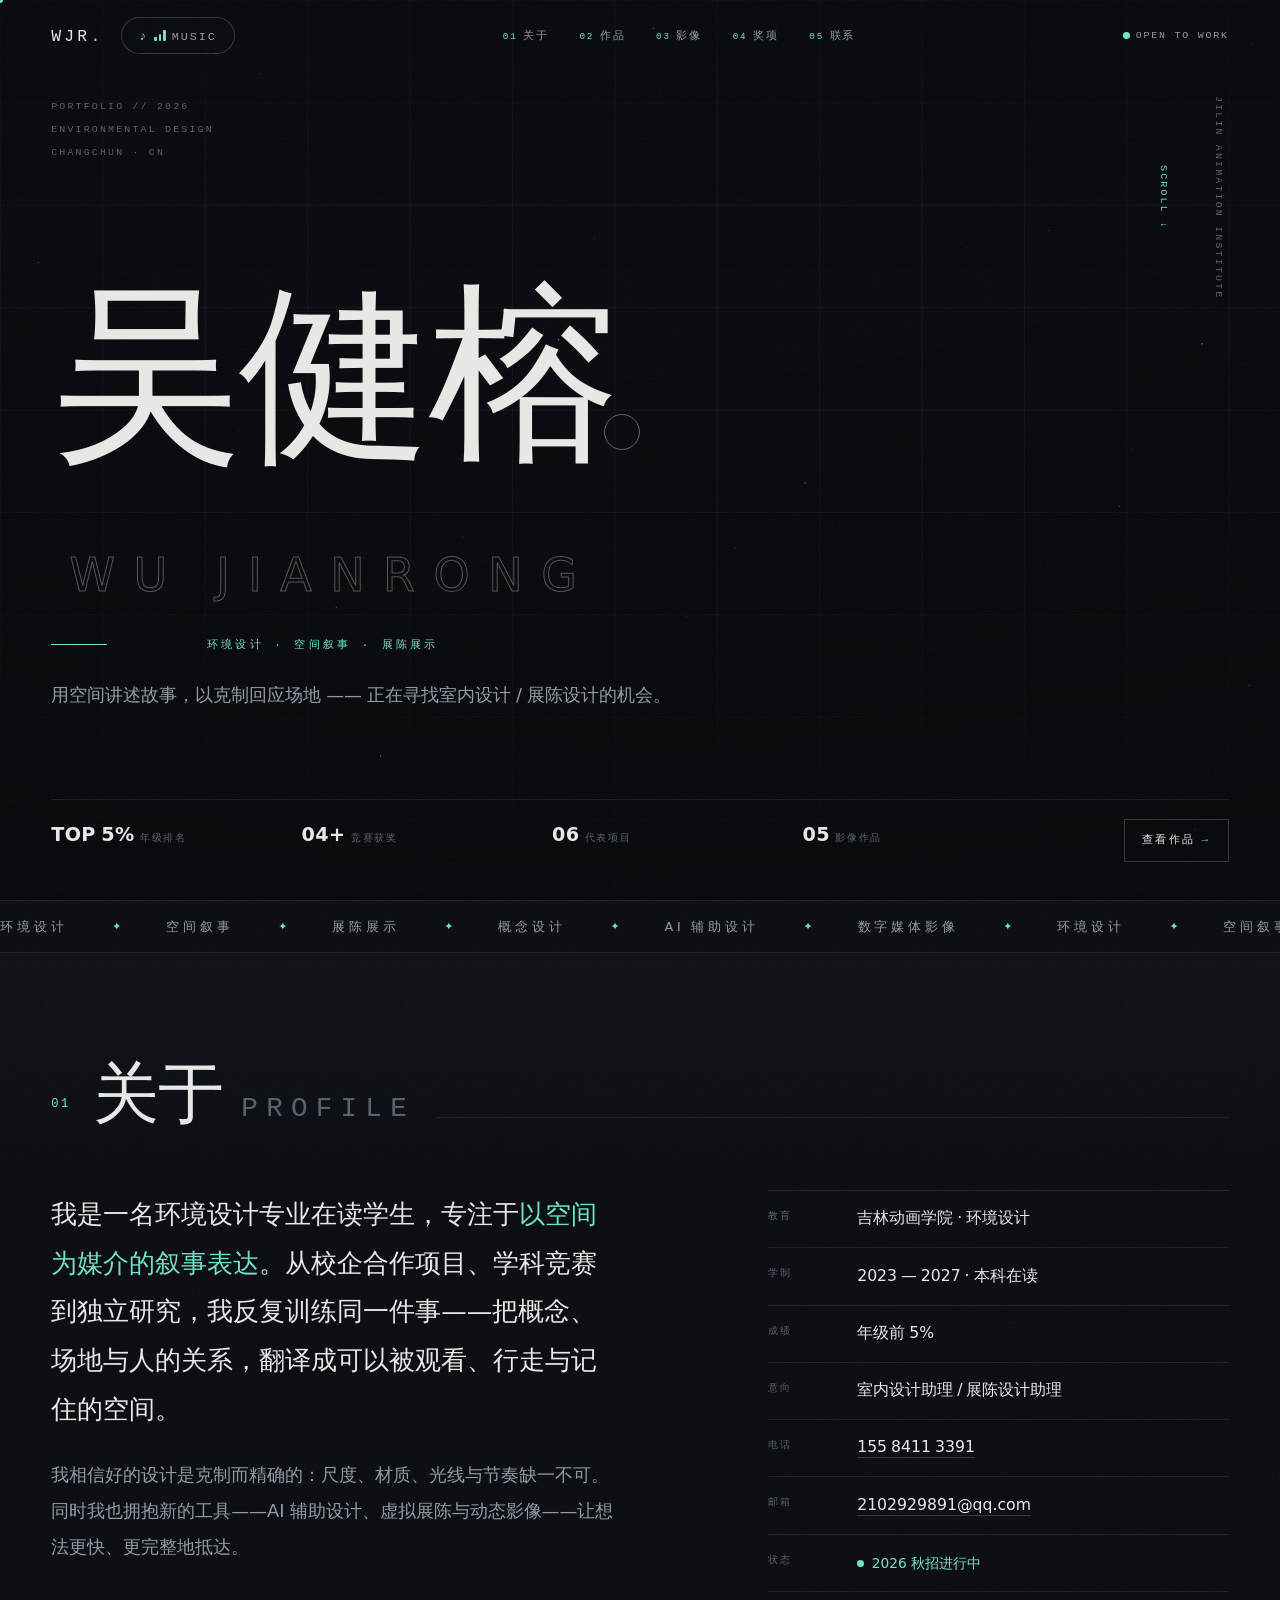
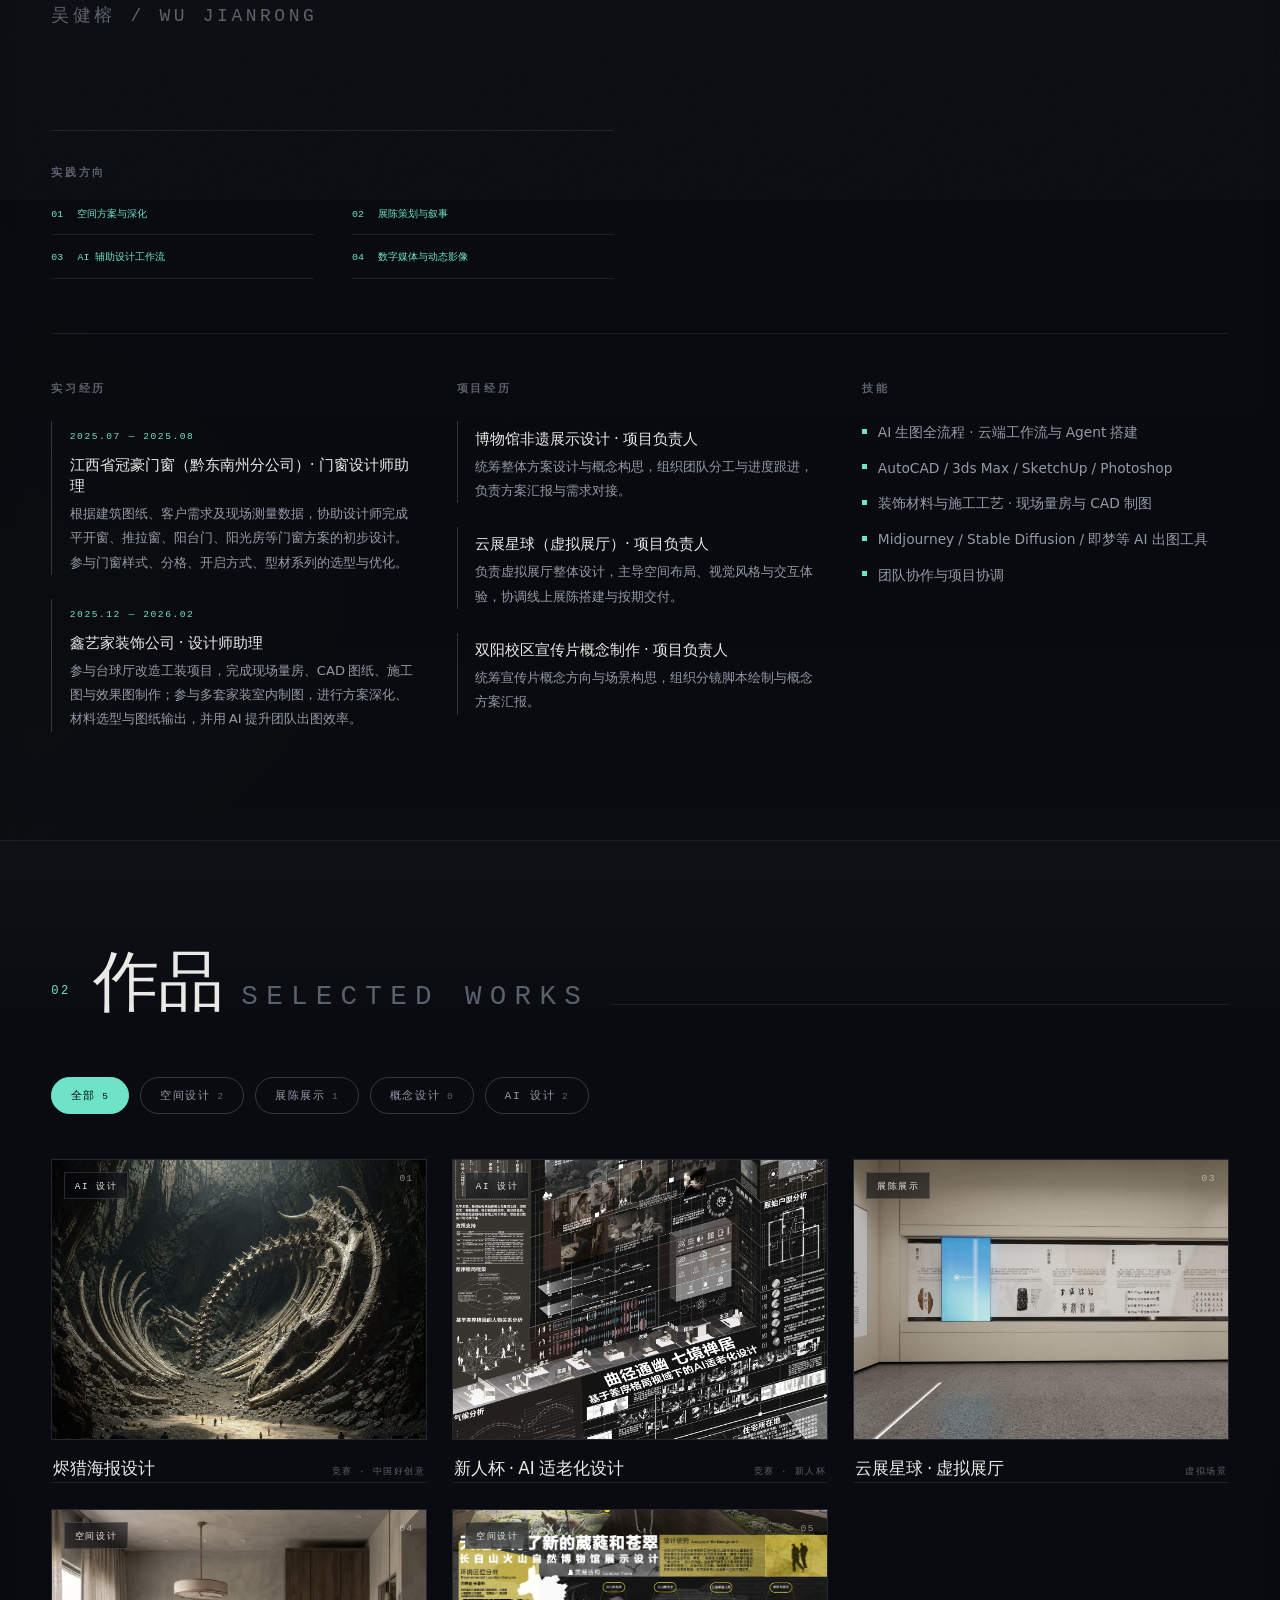
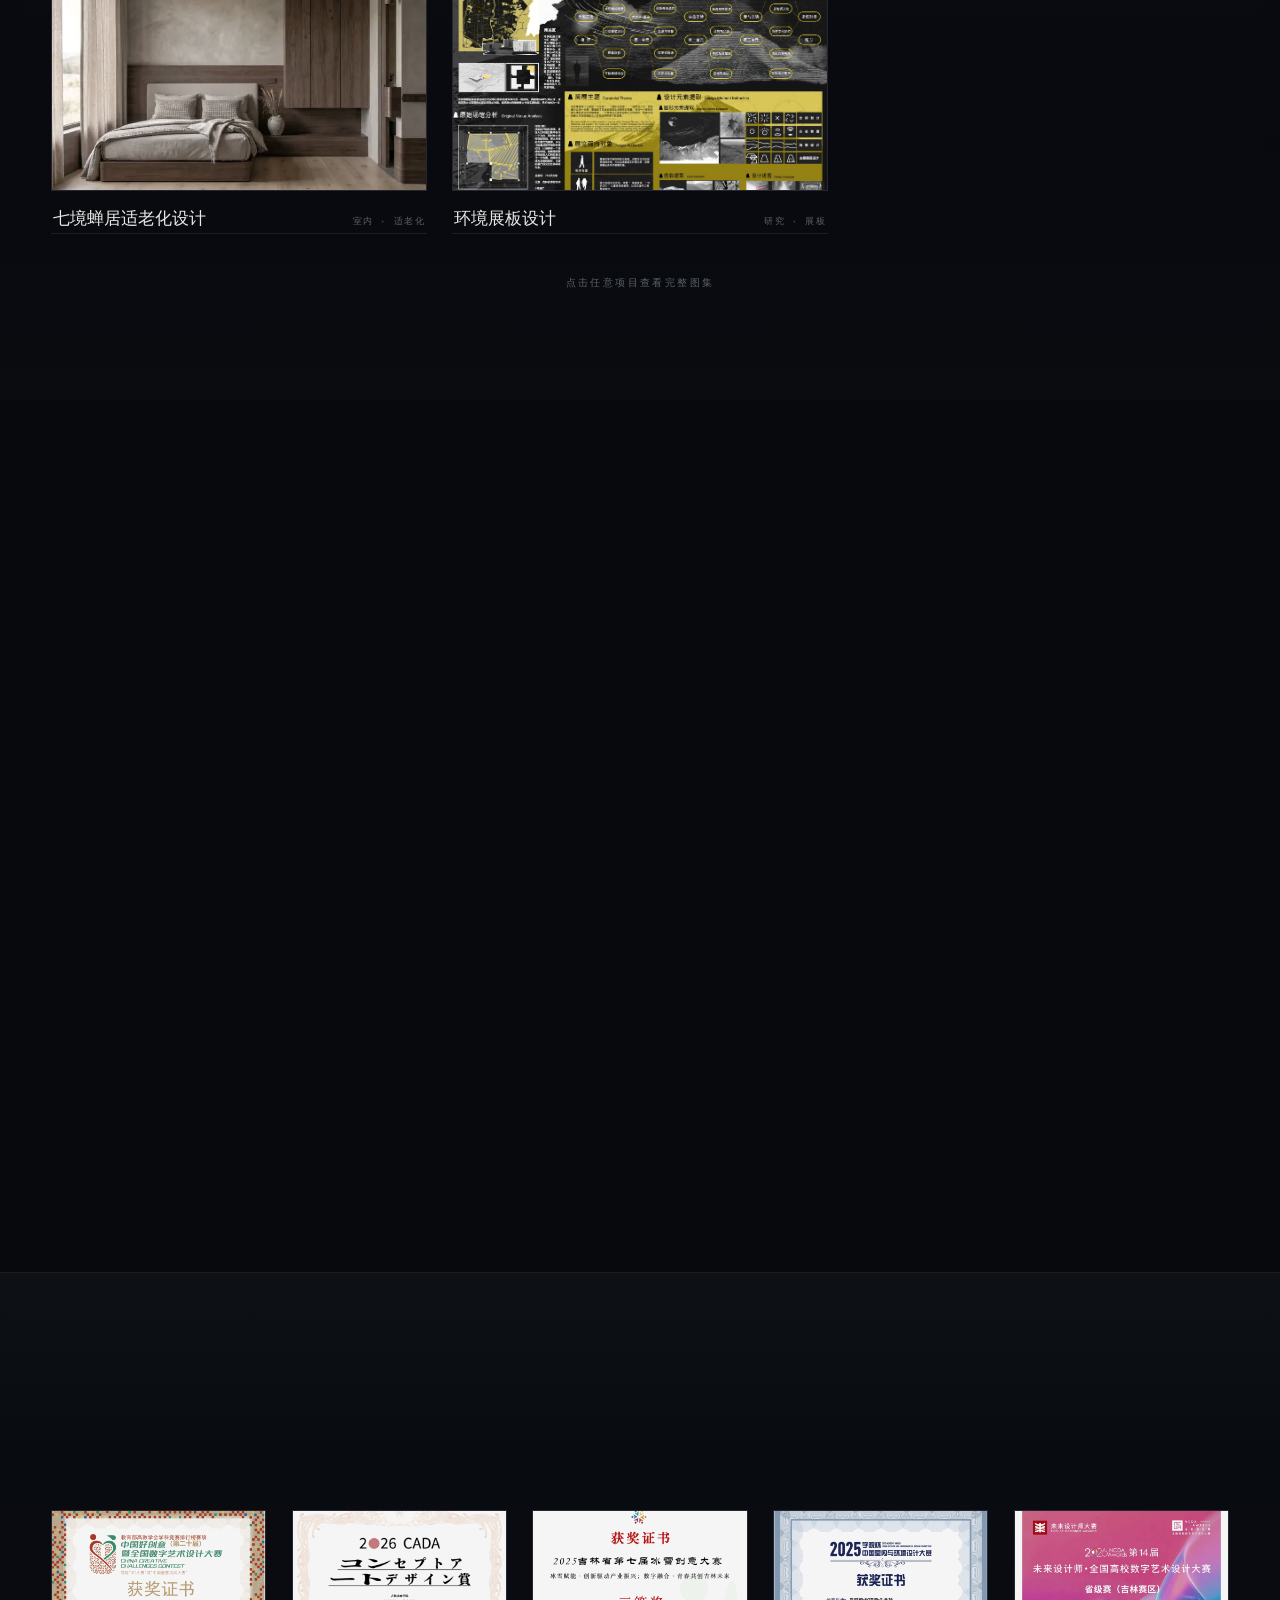
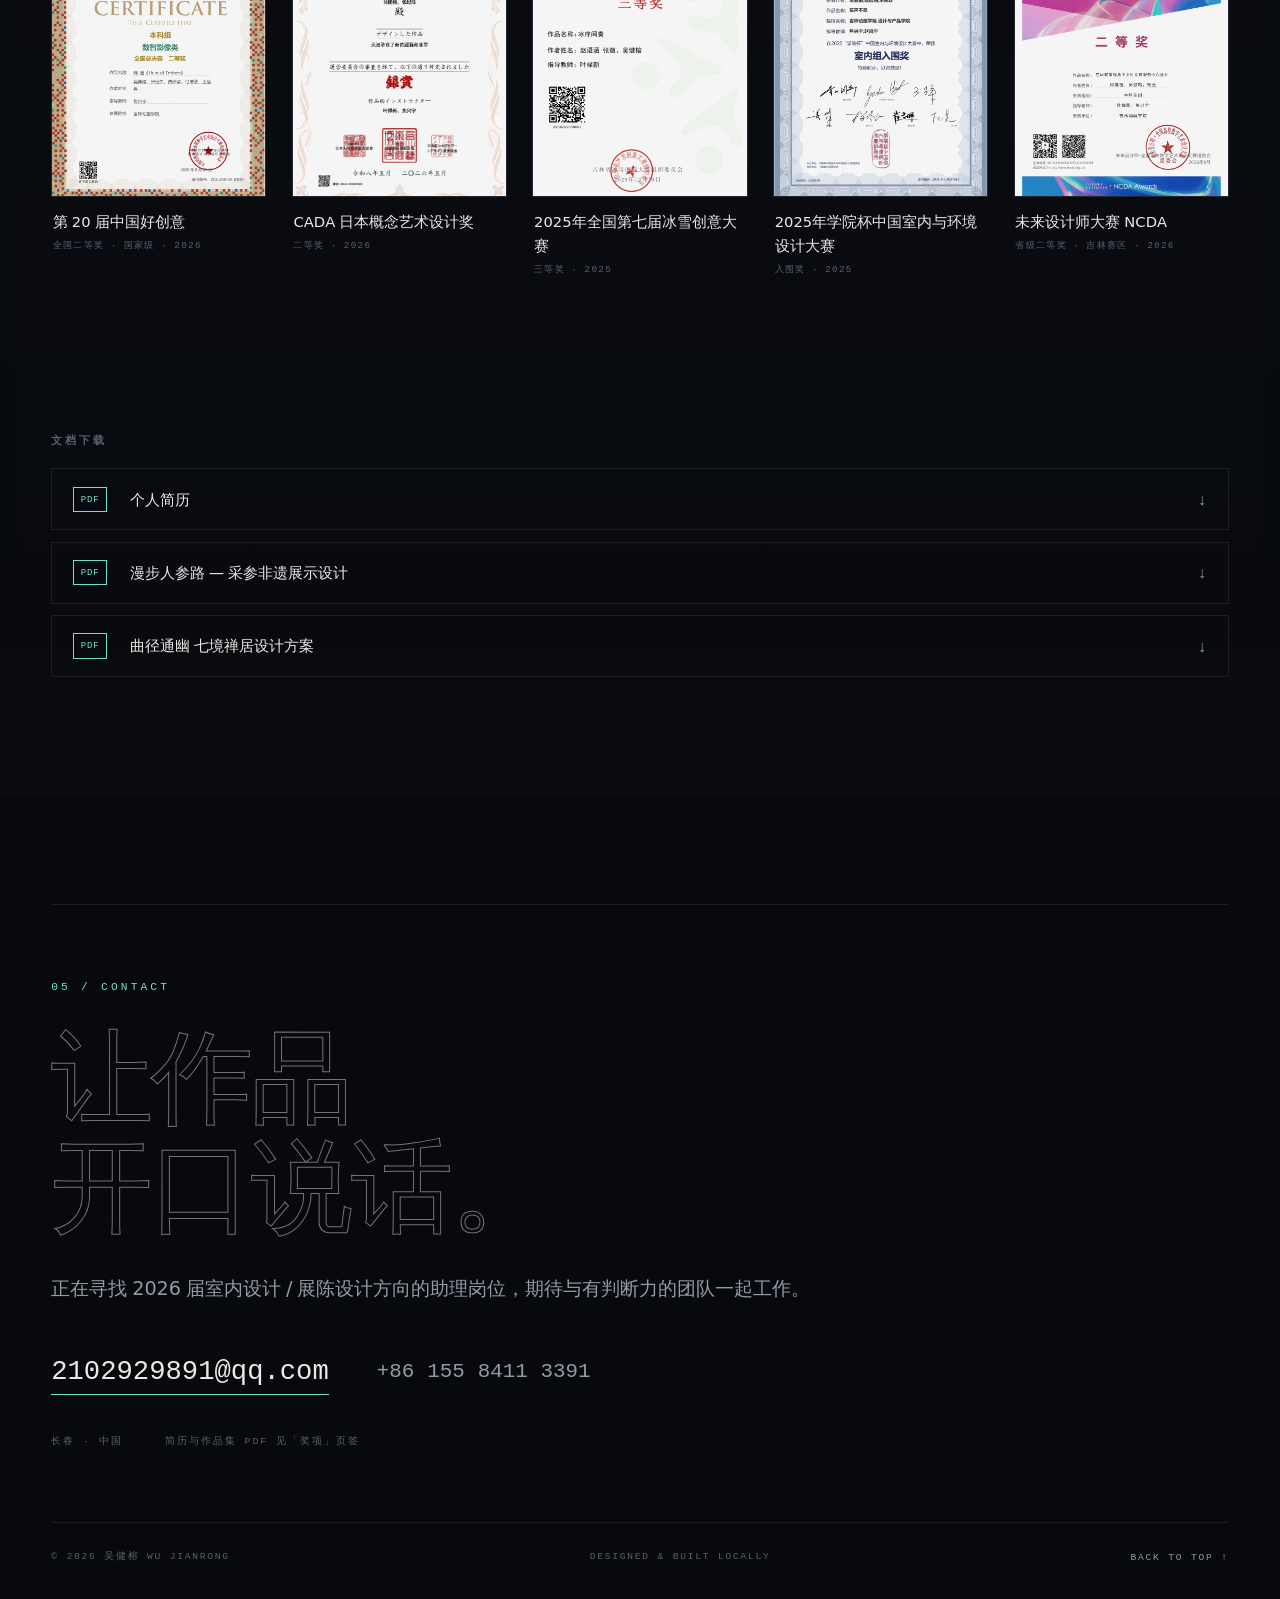
==== mobile/index.html @ 84ea9b7f "Add separate mobile version with calmer, smaller particles" ====
<!DOCTYPE html>
<html lang="zh-CN">
<head>
  <meta charset="UTF-8">
  <meta name="viewport" content="width=device-width, initial-scale=1.0, viewport-fit=cover">
  <title>吴健榕 · 环境设计作品集 — WU JIANRONG</title>
  <meta name="description" content="吴健榕 — 环境设计 / 空间叙事 / 展陈展示。吉林动画学院 2023–2027，求职：室内设计助理 · 展陈设计助理。">
  <meta name="theme-color" content="#0A0C10">
  <link rel="icon" href="data:image/svg+xml,<svg xmlns='http://www.w3.org/2000/svg' viewBox='0 0 32 32'><rect width='32' height='32' fill='%230A0C10'/><text x='16' y='22' font-family='monospace' font-size='14' fill='%236FE3C8' text-anchor='middle'>WJR</text></svg>">
  <link rel="stylesheet" href="styles.css">
</head>
<body>

  <!-- ambient overlays -->
  <div class="grain" aria-hidden="true"></div>
  <div class="scanlines" aria-hidden="true"></div>
  <div class="scroll-progress" aria-hidden="true"><i id="scroll-progress-bar"></i></div>

  <!-- background particles (global) -->
  <canvas id="starfield" aria-hidden="true"></canvas>

  <!-- custom cursor -->
  <div class="cursor" aria-hidden="true">
    <div class="cursor__dot"></div>
    <div class="cursor__ring"></div>
  </div>

  <!-- preloader -->
  <div class="preloader" id="preloader" aria-hidden="true">
    <div class="preloader__bg"></div>
    <div class="preloader__inner">
      <div class="preloader__mark"><span>W</span><span>J</span><span>R</span></div>
      <div class="preloader__status">
        <span class="preloader__label" id="preloader-label">INITIALIZING</span>
        <span class="preloader__pct" id="preloader-pct">0%</span>
      </div>
      <div class="preloader__bar"><i id="preloader-bar"></i></div>
    </div>
  </div>

  <!-- nav -->
  <header class="nav" id="nav">
    <div class="nav__brand">
      <a class="nav__logo" href="#hero" data-link aria-label="返回顶部">WJR<span class="nav__logo-dot">.</span></a>
      <button class="bgm-toggle" id="bgm-toggle" type="button" aria-label="背景音乐开关">
        <span class="bgm-toggle__ico" aria-hidden="true">♪</span>
        <span class="bgm-toggle__bars" aria-hidden="true"><i></i><i></i><i></i></span>
        <span class="bgm-toggle__txt" id="bgm-toggle-txt">MUSIC</span>
      </button>
    </div>
    <nav class="nav__menu" id="nav-menu" aria-label="主导航">
      <a href="#about" data-link><span class="nav__num">01</span>关于</a>
      <a href="#works" data-link><span class="nav__num">02</span>作品</a>
      <a href="#film" data-link><span class="nav__num">03</span>影像</a>
      <a href="#awards" data-link><span class="nav__num">04</span>奖项</a>
      <a href="#contact" data-link><span class="nav__num">05</span>联系</a>
    </nav>
    <div class="nav__side">
      <span class="nav__status"><i class="nav__pulse"></i>OPEN TO WORK</span>
      <button class="nav__burger" id="nav-burger" aria-label="打开菜单" aria-expanded="false" type="button"><span></span><span></span></button>
    </div>
  </header>

  <!-- hero -->
  <section class="hero" id="hero">
    <div class="hero__grid" aria-hidden="true"></div>
    <div class="hero__vignette" aria-hidden="true"></div>

    <div class="hero__meta hero__meta--left" aria-hidden="true">
      <span>PORTFOLIO // 2026</span>
      <span>ENVIRONMENTAL DESIGN</span>
      <span>CHANGCHUN · CN</span>
    </div>

    <div class="hero__center">
      <h1 class="hero__title">
        <span class="hero__title-line hero__title-line--cn"><span class="glitch" data-text="吴健榕">吴健榕</span></span>
        <span class="hero__title-line hero__title-line--en"><span>WU JIANRONG</span></span>
      </h1>
      <div class="hero__eyebrow" data-reveal>
        <span class="hero__eyebrow-line"></span>
        环境设计 · 空间叙事 · 展陈展示
      </div>
      <p class="hero__desc" data-reveal>用空间讲述故事，以克制回应场地 —— 正在寻找室内设计 / 展陈设计的机会。</p>
    </div>

    <div class="hero__meta hero__meta--right" aria-hidden="true">
      <span>JILIN ANIMATION INSTITUTE</span>
      <span class="hero__scroll">SCROLL <i>↓</i></span>
    </div>

    <div class="hero__footer" data-reveal>
      <div class="hero__stat"><b>TOP 5%</b><span>年级排名</span></div>
      <div class="hero__stat"><b>04+</b><span>竞赛获奖</span></div>
      <div class="hero__stat"><b>06</b><span>代表项目</span></div>
      <div class="hero__stat"><b>05</b><span>影像作品</span></div>
      <div class="hero__stat hero__stat--cta"><a href="#works" data-link>查看作品 <i>→</i></a></div>
    </div>
  </section>

  <!-- marquee -->
  <div class="marquee" aria-hidden="true">
    <div class="marquee__track">
      <div class="marquee__group"><span>环境设计</span><i>✦</i><span>空间叙事</span><i>✦</i><span>展陈展示</span><i>✦</i><span>概念设计</span><i>✦</i><span>AI 辅助设计</span><i>✦</i><span>数字媒体影像</span><i>✦</i></div>
      <div class="marquee__group"><span>环境设计</span><i>✦</i><span>空间叙事</span><i>✦</i><span>展陈展示</span><i>✦</i><span>概念设计</span><i>✦</i><span>AI 辅助设计</span><i>✦</i><span>数字媒体影像</span><i>✦</i></div>
      <div class="marquee__group"><span>环境设计</span><i>✦</i><span>空间叙事</span><i>✦</i><span>展陈展示</span><i>✦</i><span>概念设计</span><i>✦</i><span>AI 辅助设计</span><i>✦</i><span>数字媒体影像</span><i>✦</i></div>
      <div class="marquee__group"><span>环境设计</span><i>✦</i><span>空间叙事</span><i>✦</i><span>展陈展示</span><i>✦</i><span>概念设计</span><i>✦</i><span>AI 辅助设计</span><i>✦</i><span>数字媒体影像</span><i>✦</i></div>
    </div>
  </div>
  <!-- about -->
  <section class="section about" id="about">
    <div class="container">
      <header class="section__head" data-reveal>
        <span class="section__index">01</span>
        <h2 class="section__title"><span class="section__title-cn">关于</span><span class="section__title-en">PROFILE</span></h2>
        <span class="section__rule"></span>
      </header>

      <div class="about__grid">
        <div class="about__lead" data-reveal>
          <p>我是一名环境设计专业在读学生，专注于<em>以空间为媒介的叙事表达</em>。从校企合作项目、学科竞赛到独立研究，我反复训练同一件事——把概念、场地与人的关系，翻译成可以被观看、行走与记住的空间。</p>
          <p>我相信好的设计是克制而精确的：尺度、材质、光线与节奏缺一不可。同时我也拥抱新的工具——AI 辅助设计、虚拟展陈与动态影像——让想法更快、更完整地抵达。</p>
          <p class="about__sign">吴健榕 <span>/ WU JIANRONG</span></p>
        </div>

        <div class="about__panel" data-reveal>
          <dl class="facts">
            <div class="facts__row"><dt>教育</dt><dd>吉林动画学院 · 环境设计</dd></div>
            <div class="facts__row"><dt>学制</dt><dd>2023 — 2027 · 本科在读</dd></div>
            <div class="facts__row"><dt>成绩</dt><dd>年级前 5%</dd></div>
            <div class="facts__row"><dt>意向</dt><dd>室内设计助理 / 展陈设计助理</dd></div>
            <div class="facts__row"><dt>电话</dt><dd><a href="tel:15584113391">155 8411 3391</a></dd></div>
            <div class="facts__row"><dt>邮箱</dt><dd><a href="mailto:2102929891@qq.com">2102929891@qq.com</a></dd></div>
            <div class="facts__row"><dt>状态</dt><dd><span class="chip-open"><i></i>2026 秋招进行中</span></dd></div>
          </dl>
        </div>

        <div class="about__focus" data-reveal>
          <h3 class="about__focus-title">实践方向</h3>
          <ul class="focus-list">
            <li><span>01</span>空间方案与深化</li>
            <li><span>02</span>展陈策划与叙事</li>
            <li><span>03</span>AI 辅助设计工作流</li>
            <li><span>04</span>数字媒体与动态影像</li>
          </ul>
        </div>
      </div>
      <div class="about__resume" data-reveal>
        <div class="about__resume-col">
          <h3 class="about__focus-title">实习经历</h3>
          <div class="exp">
            <div class="exp__row">
              <span class="exp__time">2025.07 — 2025.08</span>
              <h4>江西省冠豪门窗（黔东南州分公司）· 门窗设计师助理</h4>
              <p>根据建筑图纸、客户需求及现场测量数据，协助设计师完成平开窗、推拉窗、阳台门、阳光房等门窗方案的初步设计。参与门窗样式、分格、开启方式、型材系列的选型与优化。</p>
            </div>
            <div class="exp__row">
              <span class="exp__time">2025.12 — 2026.02</span>
              <h4>鑫艺家装饰公司 · 设计师助理</h4>
              <p>参与台球厅改造工装项目，完成现场量房、CAD 图纸、施工图与效果图制作；参与多套家装室内制图，进行方案深化、材料选型与图纸输出，并用 AI 提升团队出图效率。</p>
            </div>
          </div>
        </div>
        <div class="about__resume-col">
          <h3 class="about__focus-title">项目经历</h3>
          <div class="exp">
            <div class="exp__row">
              <h4>博物馆非遗展示设计 · 项目负责人</h4>
              <p>统筹整体方案设计与概念构思，组织团队分工与进度跟进，负责方案汇报与需求对接。</p>
            </div>
            <div class="exp__row">
              <h4>云展星球（虚拟展厅）· 项目负责人</h4>
              <p>负责虚拟展厅整体设计，主导空间布局、视觉风格与交互体验，协调线上展陈搭建与按期交付。</p>
            </div>
            <div class="exp__row">
              <h4>双阳校区宣传片概念制作 · 项目负责人</h4>
              <p>统筹宣传片概念方向与场景构思，组织分镜脚本绘制与概念方案汇报。</p>
            </div>
          </div>
        </div>
        <div class="about__resume-col">
          <h3 class="about__focus-title">技能</h3>
          <ul class="skill-list">
            <li>AI 生图全流程 · 云端工作流与 Agent 搭建</li>
            <li>AutoCAD / 3ds Max / SketchUp / Photoshop</li>
            <li>装饰材料与施工工艺 · 现场量房与 CAD 制图</li>
            <li>Midjourney / Stable Diffusion / 即梦等 AI 出图工具</li>
            <li>团队协作与项目协调</li>
          </ul>
        </div>
      </div>
    </div>
  </section>

  <!-- works -->
  <section class="section works" id="works">
    <div class="container">
      <header class="section__head" data-reveal>
        <span class="section__index">02</span>
        <h2 class="section__title"><span class="section__title-cn">作品</span><span class="section__title-en">SELECTED WORKS</span></h2>
        <span class="section__rule"></span>
      </header>

      <div class="works__filters" id="works-filters" data-reveal></div>
      <div class="works__grid" id="works-grid"></div>
      <p class="works__note">点击任意项目查看完整图集</p>
    </div>
  </section>

  <!-- film -->
  <section class="section film" id="film">
    <div class="container">
      <header class="section__head" data-reveal>
        <span class="section__index">03</span>
        <h2 class="section__title"><span class="section__title-cn">影像</span><span class="section__title-en">MOTION & FILM</span></h2>
        <span class="section__rule"></span>
      </header>
      <div class="film__list" id="film-list" data-reveal></div>
    </div>
  </section>

  <!-- awards -->
  <section class="section awards" id="awards">
    <div class="container">
      <header class="section__head" data-reveal>
        <span class="section__index">04</span>
        <h2 class="section__title"><span class="section__title-cn">奖项</span><span class="section__title-en">AWARDS & DOCS</span></h2>
        <span class="section__rule"></span>
      </header>

      <div class="awards__grid" id="awards-grid"></div>
      <p class="awards__note" data-reveal>完整荣誉：中国好创意 全国二等奖（国家级）· 2025 学院杯中国室内与环境设计大赛 入围奖 · CADA 日本概念艺术设计奖 二等奖 · 2025 全国第七届冰雪创意大赛 三等奖 · 未来设计师大赛（NCDA）省级二等奖</p>

      <div class="docs" data-reveal>
        <h3 class="docs__title">文档下载</h3>
        <a class="docs__row" href="assets/pdf/吴健榕-个人简历.pdf" download>
          <span class="docs__icon">PDF</span>
          <span class="docs__name">个人简历</span>
          <span class="docs__arrow">↓</span>
        </a>
        <a class="docs__row" href="assets/pdf/漫步人参路-采参非遗展示设计.pdf" download>
          <span class="docs__icon">PDF</span>
          <span class="docs__name">漫步人参路 — 采参非遗展示设计</span>
          <span class="docs__arrow">↓</span>
        </a>
        <a class="docs__row" href="assets/pdf/曲径通幽-七境禅居设计方案.pdf" download>
          <span class="docs__icon">PDF</span>
          <span class="docs__name">曲径通幽 七境禅居设计方案</span>
          <span class="docs__arrow">↓</span>
        </a>
      </div>
    </div>
  </section>

  <!-- contact -->
  <section class="section contact" id="contact">
    <div class="container">
      <div class="contact__inner" data-reveal>
        <div class="contact__kicker">05 / CONTACT</div>
        <h2 class="contact__title">让作品<br><span>开口说话</span>。</h2>
        <p class="contact__desc">正在寻找 2026 届室内设计 / 展陈设计方向的助理岗位，期待与有判断力的团队一起工作。</p>
        <div class="contact__ways">
          <a class="contact__mail" href="mailto:2102929891@qq.com">2102929891@qq.com</a>
          <a class="contact__tel" href="tel:15584113391">+86 155 8411 3391</a>
        </div>
        <div class="contact__meta">
          <span>长春 · 中国</span>
          <span>简历与作品集 PDF 见「奖项」页签</span>
        </div>
      </div>
      <footer class="site-footer">
        <span>© 2026 吴健榕 WU JIANRONG</span>
        <span>DESIGNED & BUILT LOCALLY</span>
        <button class="to-top" id="to-top" type="button">BACK TO TOP ↑</button>
      </footer>
    </div>
  </section>

  <!-- lightbox -->
  <div class="lightbox" id="lightbox" role="dialog" aria-modal="true" aria-label="作品详情">
    <button class="lightbox__close" id="lb-close" type="button" aria-label="关闭">ESC</button>
    <div class="lightbox__stage">
      <figure class="lightbox__figure">
        <img id="lb-image" src="" alt="">
        <figcaption class="lightbox__caption" id="lb-caption"></figcaption>
      </figure>
      <aside class="lightbox__panel">
        <div class="lightbox__top">
          <span class="lightbox__index" id="lb-index"></span>
          <span class="lightbox__cat" id="lb-cat"></span>
        </div>
        <h3 class="lightbox__title" id="lb-title"></h3>
        <p class="lightbox__role" id="lb-role"></p>
        <p class="lightbox__desc" id="lb-desc"></p>
        <div class="lightbox__thumbs" id="lb-thumbs"></div>
      </aside>
    </div>
    <button class="lightbox__nav lightbox__nav--prev" id="lb-prev" type="button" aria-label="上一张">←</button>
    <button class="lightbox__nav lightbox__nav--next" id="lb-next" type="button" aria-label="下一张">→</button>
  </div>

  <!-- certificate viewer -->
  <div class="imgviewer" id="imgviewer" role="dialog" aria-modal="true" aria-label="证书大图">
    <img id="iv-img" src="" alt="获奖证书">
    <span class="imgviewer__hint">点击任意位置关闭</span>
  </div>

  <!-- video modal -->
  <div class="videobox" id="videobox" role="dialog" aria-modal="true" aria-label="视频播放">
    <button class="videobox__close" id="vb-close" type="button" aria-label="关闭">ESC</button>
    <div class="videobox__stage">
      <video id="vb-video" controls playsinline preload="metadata"></video>
      <div class="videobox__cap"><span id="vb-title"></span><span id="vb-spec"></span></div>
    </div>
  </div>

  <!-- background music -->
  <audio id="bgm" src="assets/audio/woodkid-minus-sixty-one.mp3" loop preload="none"></audio>

  <script src="script.js"></script>
</body>
</html>
---- mobile/styles.css ----
/* ============================================================
   WU JIANRONG — PORTFOLIO
   dark / minimal / P3-inspired
   ============================================================ */

/* ---------- fonts ---------- */
@font-face{font-family:'Space Grotesk';font-style:normal;font-weight:400;font-display:swap;src:url('assets/fonts/SpaceGrotesk-400-latin.woff2') format('woff2');unicode-range:U+0000-00FF,U+0131,U+0152-0153,U+02BB-02BC,U+02C6,U+02DA,U+02DC,U+2000-206F,U+2074,U+20AC,U+2122,U+2191,U+2193,U+2212,U+2215,U+FEFF,U+FFFD;}
@font-face{font-family:'Space Grotesk';font-style:normal;font-weight:400;font-display:swap;src:url('assets/fonts/SpaceGrotesk-400-latin-ext.woff2') format('woff2');unicode-range:U+0100-024F,U+0259,U+1E00-1EFF,U+2020,U+20A0-20AB,U+20AD-20CF,U+2113,U+2C60-2C7F,U+A720-A7FF;}
@font-face{font-family:'Space Grotesk';font-style:normal;font-weight:500;font-display:swap;src:url('assets/fonts/SpaceGrotesk-500-latin.woff2') format('woff2');unicode-range:U+0000-00FF,U+0131,U+0152-0153,U+02BB-02BC,U+02C6,U+02DA,U+02DC,U+2000-206F,U+2074,U+20AC,U+2122,U+2191,U+2193,U+2212,U+2215,U+FEFF,U+FFFD;}
@font-face{font-family:'Space Grotesk';font-style:normal;font-weight:500;font-display:swap;src:url('assets/fonts/SpaceGrotesk-500-latin-ext.woff2') format('woff2');unicode-range:U+0100-024F,U+0259,U+1E00-1EFF,U+2020,U+20A0-20AB,U+20AD-20CF,U+2113,U+2C60-2C7F,U+A720-A7FF;}
@font-face{font-family:'Space Grotesk';font-style:normal;font-weight:700;font-display:swap;src:url('assets/fonts/SpaceGrotesk-700-latin.woff2') format('woff2');unicode-range:U+0000-00FF,U+0131,U+0152-0153,U+02BB-02BC,U+02C6,U+02DA,U+02DC,U+2000-206F,U+2074,U+20AC,U+2122,U+2191,U+2193,U+2212,U+2215,U+FEFF,U+FFFD;}
@font-face{font-family:'Space Grotesk';font-style:normal;font-weight:700;font-display:swap;src:url('assets/fonts/SpaceGrotesk-700-latin-ext.woff2') format('woff2');unicode-range:U+0100-024F,U+0259,U+1E00-1EFF,U+2020,U+20A0-20AB,U+20AD-20CF,U+2113,U+2C60-2C7F,U+A720-A7FF;}
@font-face{font-family:'IBM Plex Mono';font-style:normal;font-weight:400;font-display:swap;src:url('assets/fonts/IBMPlexMono-400-latin.woff2') format('woff2');unicode-range:U+0000-00FF,U+0131,U+0152-0153,U+02BB-02BC,U+02C6,U+02DA,U+02DC,U+2000-206F,U+2074,U+20AC,U+2122,U+2191,U+2193,U+2212,U+2215,U+FEFF,U+FFFD;}
@font-face{font-family:'IBM Plex Mono';font-style:normal;font-weight:400;font-display:swap;src:url('assets/fonts/IBMPlexMono-400-latin-ext.woff2') format('woff2');unicode-range:U+0100-024F,U+0259,U+1E00-1EFF,U+2020,U+20A0-20AB,U+20AD-20CF,U+2113,U+2C60-2C7F,U+A720-A7FF;}
@font-face{font-family:'IBM Plex Mono';font-style:normal;font-weight:500;font-display:swap;src:url('assets/fonts/IBMPlexMono-500-latin.woff2') format('woff2');unicode-range:U+0000-00FF,U+0131,U+0152-0153,U+02BB-02BC,U+02C6,U+02DA,U+02DC,U+2000-206F,U+2074,U+20AC,U+2122,U+2191,U+2193,U+2212,U+2215,U+FEFF,U+FFFD;}
@font-face{font-family:'IBM Plex Mono';font-style:normal;font-weight:500;font-display:swap;src:url('assets/fonts/IBMPlexMono-500-latin-ext.woff2') format('woff2');unicode-range:U+0100-024F,U+0259,U+1E00-1EFF,U+2020,U+20A0-20AB,U+20AD-20CF,U+2113,U+2C60-2C7F,U+A720-A7FF;}

/* ---------- tokens ---------- */
:root{
  --bg-0:#07090D;
  --bg-1:#0A0C11;
  --bg-2:#0E1118;
  --panel:#10141C;
  --line:rgba(226,232,240,.09);
  --line-strong:rgba(226,232,240,.2);
  --text:#EAE9E6;
  --muted:#939AA7;
  --faint:#5A606C;
  --acc:#6FE3C8;
  --acc-dim:rgba(111,227,200,.12);
  --amber:#E5A15C;
  --font-d:'Space Grotesk','PingFang SC','Microsoft YaHei',system-ui,sans-serif;
  --font-m:'IBM Plex Mono','Cascadia Mono',Consolas,monospace;
  --ease:cubic-bezier(.22,.61,.21,1);
  --nav-h:72px;
  --gutter:clamp(20px,4vw,56px);
}

/* ---------- base ---------- */
*,*::before,*::after{box-sizing:border-box;margin:0;padding:0;}
html{scroll-behavior:smooth;scroll-padding-top:calc(var(--nav-h) + 12px);}
body{
  min-height:100vh;
  font-family:var(--font-d);
  font-size:16px;
  line-height:1.65;
  color:var(--text);
  background:
    radial-gradient(1200px 800px at 78% -10%,rgba(111,227,200,.05),transparent 60%),
    radial-gradient(1000px 700px at -12% 34%,rgba(229,161,92,.04),transparent 55%),
    var(--bg-0);
  overflow-x:hidden;
  -webkit-font-smoothing:antialiased;
  text-rendering:optimizeLegibility;
}
img{max-width:100%;display:block;}
a{color:inherit;}
button{font-family:inherit;}
::selection{background:rgba(111,227,200,.3);color:var(--text);}
:focus-visible{outline:1px solid var(--acc);outline-offset:3px;}
::-webkit-scrollbar{width:10px;}
::-webkit-scrollbar-track{background:var(--bg-0);}
::-webkit-scrollbar-thumb{background:#20262F;border:3px solid var(--bg-0);border-radius:8px;}
::-webkit-scrollbar-thumb:hover{background:var(--acc);}
.no-scroll{overflow:hidden;}

/* ---------- ambient overlays ---------- */
.grain{
  position:fixed;inset:-100%;z-index:1200;pointer-events:none;
  opacity:.05;
  background-image:url("data:image/svg+xml,%3Csvg xmlns='http://www.w3.org/2000/svg' width='180' height='180'%3E%3Cfilter id='n'%3E%3CfeTurbulence type='fractalNoise' baseFrequency='0.8' numOctaves='2' stitchTiles='stitch'/%3E%3C/filter%3E%3Crect width='100%25' height='100%25' filter='url(%23n)'/%3E%3C/svg%3E");
  animation:grainShift 9s steps(10) infinite;
}
@keyframes grainShift{
  0%,100%{transform:translate(0,0);}
  10%{transform:translate(-5%,-8%);}
  30%{transform:translate(4%,6%);}
  50%{transform:translate(-8%,3%);}
  70%{transform:translate(6%,-5%);}
  90%{transform:translate(-3%,7%);}
}
.scanlines{
  position:fixed;inset:0;z-index:1199;pointer-events:none;
  background:repeating-linear-gradient(0deg,rgba(255,255,255,.015) 0 1px,transparent 1px 3px);
  mix-blend-mode:overlay;
}
.scroll-progress{position:fixed;top:0;left:0;right:0;height:2px;z-index:1400;pointer-events:none;}
.scroll-progress i{display:block;height:100%;background:linear-gradient(90deg,var(--acc),var(--amber));transform:scaleX(0);transform-origin:left;}

/* ---------- cursor ---------- */
html.has-cursor,html.has-cursor *{cursor:none!important;}
.cursor{display:none;}
html.has-cursor .cursor{display:block;}
.cursor__dot,.cursor__ring{position:fixed;top:0;left:0;pointer-events:none;z-index:3000;border-radius:50%;}
.cursor__dot{width:6px;height:6px;margin:-3px 0 0 -3px;background:var(--acc);}
.cursor__ring{width:36px;height:36px;margin:-18px 0 0 -18px;border:1px solid rgba(234,233,230,.4);transition:width .25s var(--ease),height .25s var(--ease),margin .25s var(--ease),border-color .25s,background .25s;}
.cursor__ring.is-hover{width:58px;height:58px;margin:-29px 0 0 -29px;border-color:var(--acc);background:rgba(111,227,200,.08);}

/* ---------- preloader ---------- */
.preloader{
  position:fixed;inset:0;z-index:2000;display:grid;place-items:center;
  background:var(--bg-0);
  opacity:1;visibility:visible;
  transition:opacity .7s var(--ease),visibility .7s;
  animation:preHide .8s ease 4.2s forwards;
}
.preloader.is-done{opacity:0;visibility:hidden;pointer-events:none;animation:none;}
@keyframes preHide{to{opacity:0;visibility:hidden;pointer-events:none;}}
.preloader__bg{position:absolute;inset:0;background-image:linear-gradient(var(--line) 1px,transparent 1px),linear-gradient(90deg,var(--line) 1px,transparent 1px);background-size:52px 52px;opacity:.4;mask-image:radial-gradient(80% 70% at 50% 50%,#000 20%,transparent 80%);}
.preloader__inner{position:relative;width:min(420px,78vw);}
.preloader__mark{font-family:var(--font-m);font-size:clamp(2rem,6vw,3.1rem);letter-spacing:.28em;color:var(--text);display:flex;margin-bottom:2.2rem;}
.preloader__mark span{opacity:0;transform:translateY(16px);animation:markIn .6s var(--ease) forwards;}
.preloader__mark span:nth-child(2){animation-delay:.14s;}
.preloader__mark span:nth-child(3){animation-delay:.28s;}
.preloader__mark::after{content:'';width:.52em;height:1.05em;background:var(--acc);margin-left:.22em;align-self:center;animation:blink 1s steps(2) infinite;}
@keyframes markIn{to{opacity:1;transform:none;}}
@keyframes blink{50%{opacity:0;}}
.preloader__status{display:flex;justify-content:space-between;font-family:var(--font-m);font-size:.68rem;letter-spacing:.22em;color:var(--faint);text-transform:uppercase;margin-bottom:.8rem;}
.preloader__pct{color:var(--acc);}
.preloader__bar{height:2px;background:var(--line-strong);position:relative;overflow:hidden;}
.preloader__bar i{position:absolute;inset:0;transform:scaleX(0);transform-origin:left;background:linear-gradient(90deg,var(--acc),var(--amber));}

/* ---------- nav ---------- */
.nav{
  position:fixed;top:0;left:0;right:0;height:var(--nav-h);z-index:900;
  display:flex;align-items:center;justify-content:space-between;
  padding:0 var(--gutter);
  border-bottom:1px solid transparent;
  transition:background .4s,border-color .4s,backdrop-filter .4s;
}
.nav.is-scrolled{background:rgba(9,12,17,.9);backdrop-filter:blur(12px);border-bottom-color:var(--line);}
.nav__logo{font-family:var(--font-m);font-size:1.02rem;letter-spacing:.2em;color:var(--text);text-decoration:none;transition:color .3s;}
.nav__logo:hover{color:var(--acc);}
.nav__logo-dot{color:var(--acc);}
.nav__brand{display:flex;align-items:center;gap:1.1rem;}
.nav__menu{display:flex;align-items:center;gap:clamp(16px,2.4vw,34px);}
.nav__menu a{position:relative;display:flex;align-items:baseline;gap:.5em;font-family:var(--font-m);font-size:.7rem;letter-spacing:.16em;color:var(--muted);text-decoration:none;text-transform:uppercase;transition:color .3s;padding:.2rem 0;}
.nav__menu a .nav__num{font-size:.58rem;color:var(--acc);}
.nav__menu a::after{content:'';position:absolute;left:0;bottom:-4px;width:100%;height:1px;background:var(--acc);transform:scaleX(0);transform-origin:left;transition:transform .35s var(--ease);}
.nav__menu a:hover,.nav__menu a.is-active{color:var(--text);}
.nav__menu a:hover::after,.nav__menu a.is-active::after{transform:scaleX(1);}
.nav__side{display:flex;align-items:center;gap:1.5rem;}
.nav__status{display:flex;align-items:center;gap:.55em;font-family:var(--font-m);font-size:.62rem;letter-spacing:.18em;color:var(--muted);text-transform:uppercase;}
.nav__pulse{width:7px;height:7px;border-radius:50%;background:var(--acc);animation:pulse 2.4s infinite;}
@keyframes pulse{
  0%{box-shadow:0 0 0 0 rgba(111,227,200,.45);}
  70%{box-shadow:0 0 0 9px rgba(111,227,200,0);}
  100%{box-shadow:0 0 0 0 rgba(111,227,200,0);}
}
.nav__burger{display:none;flex-direction:column;justify-content:center;gap:6px;width:40px;height:40px;background:none;border:none;cursor:pointer;z-index:1001;}
.nav__burger span{display:block;height:1px;width:24px;background:var(--text);transition:transform .35s var(--ease),opacity .3s;}
body.menu-open .nav__burger span:first-child{transform:translateY(3.5px) rotate(45deg);}
body.menu-open .nav__burger span:last-child{transform:translateY(-3.5px) rotate(-45deg);}
/* ---------- hero ---------- */
.hero{position:relative;min-height:100vh;min-height:100svh;display:flex;flex-direction:column;justify-content:flex-end;overflow:hidden;padding:0 var(--gutter);}
.hero__grid{position:absolute;inset:0;background-image:linear-gradient(var(--line) 1px,transparent 1px),linear-gradient(90deg,var(--line) 1px,transparent 1px);background-size:clamp(64px,8vw,120px) clamp(64px,8vw,120px);mask-image:radial-gradient(120% 90% at 50% 40%,#000 28%,transparent 78%);opacity:.5;pointer-events:none;}
.hero__vignette{position:absolute;inset:0;background:radial-gradient(140% 100% at 50% 0%,transparent 42%,rgba(5,7,10,.6) 100%),linear-gradient(180deg,rgba(7,9,13,.4),transparent 30%);pointer-events:none;}
.hero__meta{position:absolute;top:calc(var(--nav-h) + 24px);z-index:3;font-family:var(--font-m);font-size:.62rem;letter-spacing:.22em;color:var(--faint);text-transform:uppercase;line-height:2;}
.hero__meta--left{left:var(--gutter);display:flex;flex-direction:column;gap:.2rem;text-align:left;}
.hero__meta--right{right:var(--gutter);display:flex;flex-direction:column;gap:2.2rem;align-items:center;writing-mode:vertical-rl;}
.hero__meta--right .hero__scroll{color:var(--acc);}
.hero__meta--right .hero__scroll i{font-style:normal;display:inline-block;animation:scrollHint 1.8s ease infinite;}
@keyframes scrollHint{0%,100%{transform:translateY(0);opacity:1;}50%{transform:translateY(7px);opacity:.4;}}
.hero__center{position:relative;z-index:2;margin-top:auto;padding:clamp(7rem,18vh,11rem) 0 clamp(1.4rem,4vh,2.6rem);}

.hero__eyebrow{display:flex;align-items:center;gap:1.1rem;font-family:var(--font-m);font-size:.68rem;letter-spacing:.3em;color:var(--acc);text-transform:uppercase;margin-top:2.4rem;}
.hero__eyebrow-line{width:56px;height:1px;background:var(--acc);}
.hero__title{font-size:clamp(4.3rem,15vw,13.5rem);line-height:.96;letter-spacing:-.02em;font-weight:500;}
.hero__title-line{display:block;}
.hero__title-line--en{margin-top:.45em;}
.hero__title-line--en span{
  display:block;font-size:.24em;letter-spacing:.4em;padding-left:.4em;font-weight:400;text-transform:uppercase;
  color:transparent;-webkit-text-stroke:1px rgba(234,233,230,.34);
}
.glitch{position:relative;display:inline-block;color:var(--text);}
.glitch::before,.glitch::after{content:attr(data-text);position:absolute;inset:0;pointer-events:none;opacity:0;}
.glitch::before{color:var(--acc);animation:glitchA 7s infinite steps(1);}
.glitch::after{color:var(--amber);animation:glitchB 7s infinite steps(1);}
@keyframes glitchA{
  0%,91%,100%{opacity:0;transform:none;clip-path:inset(0 0 100% 0);}
  92%{opacity:.9;transform:translate(-7px,2px);clip-path:inset(6% 0 56% 0);}
  94%{opacity:.9;transform:translate(5px,-2px);clip-path:inset(62% 0 4% 0);}
  96%{opacity:.6;transform:translate(-3px,1px);clip-path:inset(32% 0 40% 0);}
  98%{opacity:0;transform:none;clip-path:inset(0 0 100% 0);}
}
@keyframes glitchB{
  0%,91%,100%{opacity:0;transform:none;clip-path:inset(0 0 100% 0);}
  93%{opacity:.8;transform:translate(6px,-2px);clip-path:inset(58% 0 8% 0);}
  95%{opacity:.8;transform:translate(-4px,2px);clip-path:inset(10% 0 62% 0);}
  97%{opacity:.5;transform:translate(2px,-1px);clip-path:inset(40% 0 30% 0);}
  99%{opacity:0;transform:none;clip-path:inset(0 0 100% 0);}
}
.glitch:hover::before,.glitch:hover::after{animation-duration:.7s;animation-iteration-count:2;}
.hero__desc{max-width:52ch;margin-top:1.6rem;font-size:clamp(1rem,1.4vw,1.22rem);color:var(--muted);}
.hero__footer{position:relative;z-index:2;display:grid;grid-template-columns:repeat(4,1fr) minmax(11rem,auto);gap:1rem;border-top:1px solid var(--line);padding:1.2rem 0 2.4rem;margin-top:clamp(2.6rem,6vh,4rem);}
.hero__stat b{display:inline;font-size:clamp(1.05rem,1.5vw,1.45rem);font-weight:600;letter-spacing:.02em;}
.hero__stat span{display:inline;margin-left:.55em;font-family:var(--font-m);font-size:.6rem;letter-spacing:.18em;color:var(--faint);text-transform:uppercase;}
.hero__stat--cta{display:flex;align-items:flex-end;justify-content:flex-end;}
.hero__stat--cta a{display:inline-flex;align-items:center;gap:.6em;font-family:var(--font-m);font-size:.68rem;letter-spacing:.2em;text-transform:uppercase;color:var(--text);text-decoration:none;border:1px solid var(--line-strong);padding:.7rem 1.1rem;white-space:nowrap;transition:all .3s var(--ease);}
.hero__stat--cta a i{font-style:normal;color:var(--acc);transition:transform .3s var(--ease);}
.hero__stat--cta a:hover{background:var(--acc);border-color:var(--acc);color:#07110F;}
.hero__stat--cta a:hover i{color:inherit;transform:translateX(4px);}

/* ---------- marquee ---------- */
.marquee{border-top:1px solid var(--line);border-bottom:1px solid var(--line);background:var(--bg-1);overflow:hidden;padding:.95rem 0;}
.marquee__track{display:flex;width:max-content;white-space:nowrap;animation:marquee 30s linear infinite;}
.marquee__track span{font-size:.8rem;letter-spacing:.3em;color:var(--muted);text-transform:uppercase;}
.marquee__track i{font-style:normal;font-size:.68rem;color:var(--acc);}
.marquee__group{display:flex;align-items:center;gap:2.8rem;padding-right:2.8rem;}
.marquee:hover .marquee__track{animation-play-state:paused;}
@keyframes marquee{to{transform:translateX(-25%);}}

/* ---------- sections ---------- */
.section{position:relative;padding:clamp(6rem,12vh,10rem) 0;}
.container{max-width:1440px;margin:0 auto;padding:0 var(--gutter);}
.section__head{display:flex;align-items:flex-end;gap:1.4rem;margin-bottom:clamp(3rem,7vh,5.5rem);}
.section__index{font-family:var(--font-m);font-size:.76rem;letter-spacing:.2em;color:var(--acc);padding-bottom:.85rem;}
.section__title{display:flex;align-items:baseline;gap:1.1rem;font-size:clamp(2.2rem,5.4vw,4.1rem);font-weight:500;letter-spacing:-.01em;line-height:1;}
.section__title-en{font-family:var(--font-m);font-size:.42em;font-weight:400;letter-spacing:.3em;color:var(--faint);text-transform:uppercase;}
.section__rule{flex:1;height:1px;background:var(--line);margin-bottom:.55rem;}
[data-reveal]{opacity:0;transform:translateY(26px);transition:opacity .85s var(--ease),transform .85s var(--ease);}
[data-reveal].is-in{opacity:1;transform:none;}

/* ---------- about ---------- */
.about__grid{display:grid;grid-template-columns:repeat(12,1fr);gap:clamp(2rem,4vw,4rem);}
.about__lead{grid-column:1 / span 6;}
.about__panel{grid-column:8 / span 5;}
.about__focus{grid-column:1 / span 6;margin-top:1.4rem;border-top:1px solid var(--line);padding-top:2rem;}
.about__lead p{font-size:clamp(1.02rem,1.4vw,1.18rem);line-height:2;color:var(--muted);margin-bottom:1.5rem;}
.about__lead p:first-child{font-size:clamp(1.25rem,2vw,1.65rem);line-height:1.9;color:var(--text);}
.about__lead em{color:var(--acc);font-style:normal;}
.about__sign{font-family:var(--font-m);font-size:.78rem;letter-spacing:.2em;color:var(--acc);text-transform:uppercase;margin-top:2rem;}
.about__sign span{color:var(--faint);}
.facts{border-top:1px solid var(--line);}
.facts__row{display:flex;gap:1.2rem;padding:.95rem 0;border-bottom:1px solid var(--line);}
.facts__row dt{flex:0 0 70px;font-family:var(--font-m);font-size:.64rem;letter-spacing:.16em;color:var(--faint);text-transform:uppercase;padding-top:.12rem;}
.facts__row dd{font-size:.98rem;}
.facts__row a{text-decoration:none;border-bottom:1px solid var(--line-strong);transition:color .3s,border-color .3s;}
.facts__row a:hover{color:var(--acc);border-color:var(--acc);}
.chip-open{display:inline-flex;align-items:center;gap:.55em;font-size:.86rem;color:var(--acc);}
.chip-open i{width:7px;height:7px;border-radius:50%;background:var(--acc);animation:pulse 2.4s infinite;}
.about__focus-title{font-family:var(--font-m);font-size:.7rem;letter-spacing:.24em;color:var(--faint);text-transform:uppercase;margin-bottom:1.5rem;}
.focus-list{list-style:none;display:grid;grid-template-columns:repeat(2,1fr);gap:.9rem 2.4rem;}
.focus-list li{display:flex;align-items:center;gap:.9rem;font-size:1rem;border-bottom:1px solid var(--line);padding-bottom:.75rem;}
.focus-list li span{font-family:var(--font-m);font-size:.62rem;color:var(--acc);}

/* ---------- works ---------- */
.works{border-top:1px solid var(--line);}
.about::before,.works::before,.awards::before{content:"";position:absolute;inset:0;z-index:0;pointer-events:none;background:linear-gradient(180deg,rgba(255,255,255,.02),rgba(255,255,255,0) 16%,rgba(255,255,255,0) 84%,rgba(255,255,255,.012)),linear-gradient(180deg,rgba(12,15,21,.6),rgba(9,11,16,.48));backdrop-filter:blur(10px) saturate(1.1);-webkit-backdrop-filter:blur(10px) saturate(1.1);}
.about > .container,.works > .container,.awards > .container{position:relative;z-index:1;}
.works__filters{display:flex;flex-wrap:wrap;gap:.7rem;margin-bottom:2.8rem;}
.filter{display:flex;align-items:center;gap:.55em;font-family:var(--font-m);font-size:.7rem;letter-spacing:.16em;text-transform:uppercase;color:var(--muted);background:transparent;border:1px solid var(--line-strong);padding:.62rem 1.15rem;border-radius:999px;cursor:pointer;transition:all .3s var(--ease);}
.filter i{font-style:normal;font-size:.6rem;color:var(--faint);}
.filter:hover{color:var(--text);border-color:var(--muted);}
.filter.is-active{background:var(--acc);border-color:var(--acc);color:#07110F;}
.filter.is-active i{color:inherit;}
.works__grid{display:grid;grid-template-columns:repeat(12,1fr);gap:clamp(16px,2vw,28px);}
.works__grid.is-switching .work{opacity:0;transform:translateY(16px) scale(.985);}
.work{position:relative;grid-column:span 4;cursor:pointer;opacity:1;transform:none;transition:opacity .4s var(--ease),transform .4s var(--ease);animation:cardIn .6s var(--ease) both;}
@keyframes cardIn{from{opacity:0;transform:translateY(22px);}}
.work--4{grid-column:span 4;}
.work--5{grid-column:span 5;}
.work--6{grid-column:span 6;}
.work--7{grid-column:span 7;}
.work--8{grid-column:span 8;}
.work--12{grid-column:span 12;}
.work__media{position:relative;overflow:hidden;aspect-ratio:4/3;background:var(--panel);border:1px solid var(--line);}
.work--7 .work__media,.work--8 .work__media{aspect-ratio:16/10;}
.work--12 .work__media{aspect-ratio:21/9;}
.work__media img{width:100%;height:100%;object-fit:cover;transform:scale(1.01);transition:transform .9s var(--ease),filter .6s;filter:saturate(.84) contrast(1.03);}
.work:hover .work__media img{transform:scale(1.06);filter:saturate(1.04);}
.work__veil{position:absolute;inset:0;background:linear-gradient(180deg,rgba(7,9,13,0) 42%,rgba(7,9,13,.6) 100%);opacity:0;transition:opacity .4s;}
.work:hover .work__veil{opacity:1;}
.work__cat{position:absolute;top:12px;left:12px;z-index:2;font-family:var(--font-m);font-size:.58rem;letter-spacing:.18em;text-transform:uppercase;color:var(--text);background:rgba(7,9,13,.55);border:1px solid rgba(255,255,255,.14);padding:.3rem .6rem;backdrop-filter:blur(6px);}
.work__view{position:absolute;right:14px;bottom:12px;z-index:2;font-family:var(--font-m);font-size:.64rem;letter-spacing:.2em;color:var(--acc);opacity:0;transform:translateY(8px);transition:all .4s var(--ease);}
.work:hover .work__view{opacity:1;transform:none;}
.work__idx{position:absolute;top:10px;right:12px;z-index:2;font-family:var(--font-m);font-size:.6rem;letter-spacing:.14em;color:rgba(234,233,230,.55);}
.work__media::before,.work__media::after{content:'';position:absolute;width:14px;height:14px;opacity:0;transition:opacity .4s;pointer-events:none;z-index:3;}
.work__media::before{top:10px;left:10px;border-top:1px solid var(--acc);border-left:1px solid var(--acc);}
.work__media::after{bottom:10px;right:10px;border-bottom:1px solid var(--acc);border-right:1px solid var(--acc);}
.work:hover .work__media::before,.work:hover .work__media::after{opacity:1;}
.work__info{display:flex;justify-content:space-between;align-items:baseline;gap:1rem;padding:.9rem .1rem 0;border-bottom:1px solid var(--line);}
.work__title{font-size:1.05rem;font-weight:500;margin:0;}
.work__tag{font-family:var(--font-m);font-size:.58rem;letter-spacing:.16em;color:var(--faint);text-transform:uppercase;white-space:nowrap;}
.works__note{margin-top:2.6rem;text-align:center;font-family:var(--font-m);font-size:.62rem;letter-spacing:.24em;color:var(--faint);text-transform:uppercase;}
/* ---------- film ---------- */
.film__list{display:grid;grid-template-columns:repeat(6,1fr);gap:clamp(16px,2vw,28px);}
.film__card{grid-column:span 2;cursor:pointer;animation:cardIn .6s var(--ease) both;}
.film__card:nth-child(3n+2){transform:translateY(30px);}
.film__media{position:relative;overflow:hidden;aspect-ratio:16/9;background:var(--panel);border:1px solid var(--line);}
.film__media img{width:100%;height:100%;object-fit:cover;transition:transform .9s var(--ease),filter .6s;filter:saturate(.8) contrast(1.03);}
.film__card:hover .film__media img{transform:scale(1.05);filter:saturate(1.02);}
.film__veil{position:absolute;inset:0;background:radial-gradient(62% 62% at 50% 50%,transparent 28%,rgba(7,9,13,.55) 100%);opacity:.55;transition:opacity .4s;}
.film__card:hover .film__veil{opacity:.85;}
.film__play{position:absolute;left:50%;top:50%;transform:translate(-50%,-50%);width:62px;height:62px;border:1px solid rgba(234,233,230,.5);border-radius:50%;display:grid;place-items:center;background:rgba(7,9,13,.28);backdrop-filter:blur(8px);transition:all .4s var(--ease);}
.film__play i{font-style:normal;color:var(--text);font-size:.78rem;transform:translateX(1px);}
.film__card:hover .film__play{background:var(--acc);border-color:var(--acc);transform:translate(-50%,-50%) scale(1.08);}
.film__card:hover .film__play i{color:#07110F;}
.film__idx{position:absolute;top:10px;left:12px;font-family:var(--font-m);font-size:.58rem;letter-spacing:.16em;color:rgba(234,233,230,.6);}
.film__spec{position:absolute;right:12px;bottom:10px;font-family:var(--font-m);font-size:.56rem;letter-spacing:.14em;color:var(--text);background:rgba(7,9,13,.5);border:1px solid rgba(255,255,255,.1);padding:.26rem .5rem;}
.film__info{display:flex;justify-content:space-between;align-items:baseline;gap:1rem;padding:.85rem .1rem 0;}
.film__info h3{font-size:1rem;font-weight:500;margin:0;}
.film__info span{font-family:var(--font-m);font-size:.58rem;letter-spacing:.16em;color:var(--faint);text-transform:uppercase;}

/* ---------- awards ---------- */
.awards{border-top:1px solid var(--line);}
.awards__grid{display:grid;grid-template-columns:repeat(5,1fr);gap:clamp(16px,2vw,28px);}
.award{cursor:pointer;animation:cardIn .6s var(--ease) both;}
.award__frame{position:relative;overflow:hidden;aspect-ratio:3/4;background:var(--panel);border:1px solid var(--line);}
.award__frame img{width:100%;height:100%;object-fit:cover;transition:transform .8s var(--ease),filter .6s;filter:saturate(.66) contrast(1.06) brightness(.96);}
.award:hover .award__frame img{transform:scale(1.05);filter:saturate(1) brightness(1);}
.award__veil{position:absolute;inset:0;display:grid;place-items:center;background:rgba(7,9,13,.28);opacity:0;transition:opacity .4s;}
.award:hover .award__veil{opacity:1;}
.award__zoom{width:44px;height:44px;border:1px solid var(--acc);border-radius:50%;display:grid;place-items:center;font-family:var(--font-m);color:var(--acc);font-size:1.15rem;}
.award__cap{display:flex;flex-direction:column;gap:.15rem;padding:.85rem .1rem 0;}
.award__name{font-size:.92rem;color:var(--text);}
.award__sub{font-family:var(--font-m);font-size:.58rem;letter-spacing:.14em;color:var(--faint);text-transform:uppercase;}
.awards__note{font-family:var(--font-m);font-size:.64rem;line-height:2.1;letter-spacing:.1em;color:var(--muted);border:1px solid var(--line);background:rgba(111,227,200,.035);padding:1rem 1.3rem;margin-top:2.8rem;}
.docs{margin-top:clamp(3rem,6vh,4.5rem);}
.docs__title{font-family:var(--font-m);font-size:.7rem;letter-spacing:.26em;color:var(--faint);text-transform:uppercase;margin-bottom:1.2rem;}
.docs__row{display:flex;align-items:center;gap:1.4rem;border:1px solid var(--line);padding:1.05rem 1.3rem;margin-bottom:.7rem;text-decoration:none;transition:border-color .3s,background .3s,transform .3s;}
.docs__row:hover{border-color:var(--acc);background:rgba(111,227,200,.05);transform:translateX(6px);}
.docs__icon{font-family:var(--font-m);font-size:.56rem;letter-spacing:.1em;color:var(--acc);border:1px solid var(--acc);padding:.28rem .42rem;}
.docs__name{flex:1;font-size:.95rem;}
.docs__arrow{font-family:var(--font-m);color:var(--muted);transition:all .3s;}
.docs__row:hover .docs__arrow{color:var(--acc);transform:translateY(3px);}

/* ---------- contact ---------- */
.contact{padding-bottom:0;}
.contact__inner{border-top:1px solid var(--line);padding:clamp(3.5rem,8vh,6rem) 0 clamp(3.5rem,8vh,5.5rem);}
.contact__kicker{font-family:var(--font-m);font-size:.7rem;letter-spacing:.28em;color:var(--acc);text-transform:uppercase;margin-bottom:1.8rem;}
.contact__title{font-size:clamp(2.7rem,8vw,6.4rem);font-weight:500;letter-spacing:-.02em;line-height:1.06;margin-bottom:2rem;}
.contact__title span{color:transparent;-webkit-text-stroke:1px rgba(234,233,230,.48);}
.contact__desc{max-width:56ch;font-size:clamp(1rem,1.5vw,1.2rem);color:var(--muted);margin-bottom:2.6rem;}
.contact__ways{display:flex;flex-wrap:wrap;align-items:center;gap:1.6rem 3rem;}
.contact__mail{font-family:var(--font-m);font-size:clamp(1.1rem,2.4vw,1.7rem);color:var(--text);text-decoration:none;border-bottom:1px solid var(--acc);padding-bottom:.15rem;transition:color .3s;}
.contact__mail:hover{color:var(--acc);}
.contact__tel{font-family:var(--font-m);font-size:clamp(1rem,1.8vw,1.3rem);color:var(--muted);text-decoration:none;transition:color .3s;}
.contact__tel:hover{color:var(--text);}
.contact__meta{display:flex;flex-wrap:wrap;gap:1rem 2.6rem;margin-top:2.4rem;font-family:var(--font-m);font-size:.62rem;letter-spacing:.2em;color:var(--faint);text-transform:uppercase;}
.site-footer{display:flex;flex-wrap:wrap;gap:1rem 2rem;align-items:center;justify-content:space-between;border-top:1px solid var(--line);padding:1.6rem 0 2.2rem;font-family:var(--font-m);font-size:.6rem;letter-spacing:.18em;color:var(--faint);text-transform:uppercase;}
.to-top{font-family:var(--font-m);font-size:.6rem;letter-spacing:.18em;color:var(--muted);background:none;border:none;cursor:pointer;text-transform:uppercase;transition:color .3s;}
.to-top:hover{color:var(--acc);}

/* ---------- lightbox ---------- */
.lightbox{position:fixed;inset:0;z-index:1500;background:rgba(6,8,12,.97);backdrop-filter:blur(10px);opacity:0;visibility:hidden;transition:opacity .45s var(--ease),visibility .45s;}
.lightbox.is-open{opacity:1;visibility:visible;}
.lightbox__stage{position:absolute;inset:0;display:grid;grid-template-columns:minmax(0,1fr) 380px;grid-template-rows:minmax(0,1fr);gap:clamp(1.5rem,3vw,3rem);padding:calc(var(--nav-h) + 18px) var(--gutter) 30px;}
.lightbox__figure{position:relative;display:flex;align-items:center;justify-content:center;min-height:0;height:100%;cursor:zoom-in;}
.lightbox__figure.is-zoomed{overflow:hidden;cursor:zoom-out;}
.lightbox__figure.is-zoomed .lightbox__caption{opacity:0;}
.lightbox__figure img{max-width:100%;max-height:100%;object-fit:contain;box-shadow:0 30px 80px rgba(0,0,0,.55);opacity:0;transition:opacity .35s;}
.lightbox__figure img.is-in{opacity:1;}
.lightbox__caption{position:absolute;left:0;bottom:-26px;font-family:var(--font-m);font-size:.6rem;letter-spacing:.18em;color:var(--faint);text-transform:uppercase;}
.lightbox__panel{display:flex;flex-direction:column;gap:1rem;min-height:0;overflow-y:auto;padding-right:.4rem;}
.lightbox__top{display:flex;justify-content:space-between;font-family:var(--font-m);font-size:.64rem;letter-spacing:.18em;color:var(--faint);text-transform:uppercase;}
.lightbox__index{color:var(--acc);}
.lightbox__title{font-size:clamp(1.4rem,2.2vw,1.9rem);font-weight:500;margin:0;line-height:1.2;}
.lightbox__role{font-family:var(--font-m);font-size:.64rem;letter-spacing:.18em;color:var(--acc);text-transform:uppercase;margin:0;}
.lightbox__desc{color:var(--muted);font-size:.95rem;line-height:1.9;}
.lightbox__thumbs{display:flex;flex-wrap:wrap;gap:.5rem;margin-top:auto;padding-top:1.1rem;border-top:1px solid var(--line);}
.lb-thumb{width:58px;height:58px;padding:0;border:1px solid var(--line-strong);background:var(--panel);overflow:hidden;cursor:pointer;opacity:.5;transition:opacity .3s,border-color .3s;}
.lb-thumb img{width:100%;height:100%;object-fit:cover;}
.lb-thumb.is-active{border-color:var(--acc);opacity:1;}
.lightbox__close,.videobox__close{position:absolute;top:calc(var(--nav-h) - 30px);right:var(--gutter);z-index:5;font-family:var(--font-m);font-size:.6rem;letter-spacing:.22em;color:var(--muted);background:none;border:1px solid var(--line-strong);padding:.5rem .8rem;cursor:pointer;transition:all .3s;}
.lightbox__close:hover,.videobox__close:hover{color:var(--text);border-color:var(--muted);}
.lightbox__nav{position:absolute;top:50%;transform:translateY(-50%);z-index:4;width:52px;height:52px;border:1px solid var(--line-strong);background:rgba(10,12,17,.6);color:var(--muted);font-size:1rem;cursor:pointer;transition:all .3s;display:grid;place-items:center;}
.lightbox__nav:hover{color:var(--text);border-color:var(--acc);}
.lightbox__nav--prev{left:var(--gutter);}
.lightbox__nav--next{right:var(--gutter);}

/* ---------- certificate viewer ---------- */
.imgviewer{position:fixed;inset:0;z-index:1550;background:rgba(6,8,12,.97);backdrop-filter:blur(8px);display:grid;place-items:center;opacity:0;visibility:hidden;transition:opacity .4s,visibility .4s;cursor:zoom-out;}
.imgviewer.is-open{opacity:1;visibility:visible;}
.imgviewer img{max-width:88vw;max-height:86vh;object-fit:contain;box-shadow:0 30px 90px rgba(0,0,0,.6);}
.imgviewer__hint{position:absolute;bottom:22px;left:50%;transform:translateX(-50%);font-family:var(--font-m);font-size:.6rem;letter-spacing:.24em;color:var(--faint);text-transform:uppercase;}

/* ---------- video modal ---------- */
.videobox{position:fixed;inset:0;z-index:1600;background:rgba(6,8,12,.98);backdrop-filter:blur(10px);display:grid;place-items:center;opacity:0;visibility:hidden;transition:opacity .4s,visibility .4s;}
.videobox.is-open{opacity:1;visibility:visible;}
.videobox__stage{width:min(1280px,92vw);}
.videobox video{width:100%;max-height:76vh;background:#000;box-shadow:0 30px 90px rgba(0,0,0,.6);display:block;}
.videobox__cap{display:flex;justify-content:space-between;gap:1rem;padding-top:.9rem;font-family:var(--font-m);font-size:.62rem;letter-spacing:.18em;color:var(--faint);text-transform:uppercase;}

/* ---------- responsive ---------- */
@media (max-width:1200px){
  .film__card{grid-column:span 3;}
  .film__card:nth-child(3n+2){transform:none;}
  .awards__grid{grid-template-columns:repeat(5,1fr);}
  .lightbox__stage{grid-template-columns:minmax(0,1fr) 320px;}
}
@media (max-width:960px){
  .nav__menu{position:fixed;inset:0;z-index:1000;background:rgba(7,9,13,.98);flex-direction:column;align-items:flex-start;justify-content:center;gap:2.2rem;padding:0 var(--gutter);opacity:0;visibility:hidden;transition:opacity .4s,visibility .4s;}
  .nav__menu a{font-size:1.5rem;}
  .nav__menu a .nav__num{font-size:.8rem;}
  body.menu-open .nav__menu{opacity:1;visibility:visible;}
  .nav__burger{display:flex;}
  .nav__status{display:none;}
  .work,.work--4,.work--5,.work--6,.work--7,.work--8{grid-column:span 6;}
  .work--12{grid-column:span 12;}
  .about__lead{grid-column:1 / span 12;}
  .about__panel{grid-column:1 / span 7;}
  .about__focus{grid-column:1 / span 12;}
  .hero__meta--left{display:none;}
  .hero__footer{grid-template-columns:repeat(4,1fr);}
  .hero__stat--cta{justify-content:flex-start;margin-top:.6rem;}
  .lightbox__stage{grid-template-columns:1fr;overflow-y:auto;gap:1.4rem;}
  .lightbox__figure img{max-height:58vh;}
  .lightbox__caption{position:static;margin-top:.6rem;}
  .lightbox__thumbs{margin-top:0;}
}
@media (max-width:640px){
  .work,.work--4,.work--5,.work--6,.work--7,.work--8,.work--12{grid-column:span 12;}
  .film__card{grid-column:span 12;}
  .awards__grid{grid-template-columns:1fr;}
  .hero__footer{grid-template-columns:repeat(2,1fr);}
  .hero__title-line--en span{font-size:.2em;letter-spacing:.3em;}
  .focus-list{grid-template-columns:1fr;}
  .lightbox__nav{width:42px;height:42px;}
  .lightbox__nav--prev{left:10px;}
  .lightbox__nav--next{right:10px;}
  .site-footer{justify-content:center;text-align:center;}
}

/* ---------- reduced motion ---------- */
@media (prefers-reduced-motion:reduce){
  *,*::before,*::after{animation-duration:.001s!important;animation-iteration-count:1!important;transition-duration:.001s!important;scroll-behavior:auto!important;}
  [data-reveal]{opacity:1;transform:none;}
}

/* ===== background particles ===== */
#starfield{position:fixed;inset:0;z-index:0;pointer-events:none;}
/* ===== lightbox zoom + parallax ===== */
.lightbox__figure img{transition:opacity .35s,transform .18s var(--ease);will-change:transform;}
.lightbox__figure img.is-in{animation:lbZoom .55s var(--ease);}
@keyframes lbZoom{from{transform:scale(.97);filter:blur(8px);}to{transform:scale(1);filter:blur(0);}}
/* ===== restrained click feedback ===== */
.work:active .work__media img{transform:scale(.985);}
.award:active .award__frame img,.film__card:active .film__media img{transform:scale(.98);}
.ripple{position:fixed;z-index:900;border-radius:50%;border:1px solid rgba(111,227,200,.5);pointer-events:none;transform:translate(-50%,-50%) scale(0);opacity:.9;animation:rippleAnim .55s cubic-bezier(.2,.7,.3,1) forwards;}
@keyframes rippleAnim{to{transform:translate(-50%,-50%) scale(1);opacity:0;}}

/* ===== resume (about) ===== */
.about__resume{display:grid;grid-template-columns:repeat(3,1fr);gap:clamp(1.6rem,3vw,3rem);margin-top:clamp(3rem,6vh,4.5rem);border-top:1px solid var(--line);padding-top:clamp(2.4rem,5vh,3.4rem);align-items:start;}
.about__resume-col{min-width:0;}
.exp{display:flex;flex-direction:column;gap:1.5rem;}
.exp__row{padding-left:1.1rem;border-left:1px solid var(--line-strong);}
.exp__time{font-family:var(--font-m);font-size:.6rem;letter-spacing:.16em;color:var(--acc);text-transform:uppercase;}
.exp__row h4{font-size:.95rem;font-weight:500;margin:.4rem 0 .35rem;line-height:1.4;}
.exp__row p{font-size:.82rem;color:var(--muted);line-height:1.85;margin:0;}
.skill-list{list-style:none;padding:0;margin:0;display:flex;flex-direction:column;gap:.85rem;}
.skill-list li{font-size:.86rem;color:var(--muted);padding-left:1rem;position:relative;line-height:1.6;}
.skill-list li::before{content:'';position:absolute;left:0;top:.55em;width:5px;height:5px;background:var(--acc);}
@media (max-width:960px){.about__resume{grid-template-columns:1fr 1fr;}}
@media (max-width:640px){.about__resume{grid-template-columns:1fr;}}

/* ================= text hover interaction ================= */
.ch-wrap{display:inline;}
.ch{display:inline-block;white-space:pre;transform:translateY(0);color:inherit;transition:transform .3s var(--ease),color .3s var(--ease),text-shadow .3s var(--ease);}
.has-txtfx:hover .ch{transform:translateY(-5px);color:var(--acc);text-shadow:0 0 16px rgba(111,227,200,.45);transition-delay:calc(var(--d) * 13ms);}
.has-txtfx:not(:hover) .ch{transition-delay:calc((18 - var(--d)) * 10ms);}
.about__lead p,.hero__desc,.contact__desc,.exp__row p,.lightbox__desc,.awards__note,.contact__meta span{
  transition:color .35s var(--ease),text-shadow .35s var(--ease);
}
.about__lead p:hover,.hero__desc:hover,.contact__desc:hover,.exp__row p:hover,.lightbox__desc:hover,.awards__note:hover,.contact__meta span:hover{
  color:var(--acc);
  text-shadow:0 0 18px rgba(111,227,200,.35);
}

/* ================= background music toggle ================= */
.bgm-toggle{position:relative;display:inline-flex;align-items:center;gap:.5em;font-family:var(--font-m);font-size:.74rem;letter-spacing:.16em;text-transform:uppercase;color:var(--muted);background:rgba(10,12,17,.55);border:1px solid var(--line-strong);border-radius:999px;padding:.6rem 1.05rem;cursor:pointer;transition:color .3s,border-color .3s,background .3s,box-shadow .3s;}
.bgm-toggle:hover{color:var(--acc);border-color:var(--acc);}
.bgm-toggle__ico{font-style:normal;color:var(--acc);display:inline-block;font-size:1.1em;line-height:1;transition:transform .3s var(--ease);}
.bgm-toggle.is-playing .bgm-toggle__ico{animation:bgmPulse 1.6s ease-in-out infinite;}
@keyframes bgmPulse{0%,100%{transform:scale(1);opacity:1;}50%{transform:scale(1.35);opacity:.6;}}
.bgm-toggle__bars{display:inline-flex;align-items:flex-end;gap:2px;height:11px;}
.bgm-toggle__bars i{display:block;width:2.5px;height:4px;background:var(--faint);border-radius:1px;transition:height .3s var(--ease),background .3s,opacity .3s;}
.bgm-toggle__bars i:nth-child(2){height:7px;}
.bgm-toggle__bars i:nth-child(3){height:11px;}
.bgm-toggle.vol-2 .bgm-toggle__bars i{background:var(--acc);}
.bgm-toggle.vol-1 .bgm-toggle__bars i:nth-child(-n+2){background:var(--acc);}
.bgm-toggle.vol-0 .bgm-toggle__bars i{opacity:.35;}
/* 加载完成后淡入 + 光晕提醒动效 */
.bgm-toggle{opacity:0;transform:translateY(-8px);}
body.is-ready .bgm-toggle{opacity:1;transform:none;transition:opacity .6s var(--ease) .25s,transform .6s var(--ease) .25s,color .3s,border-color .3s,background .3s,box-shadow .3s;animation:bgmAttention 2.4s ease .9s 3;}
@keyframes bgmAttention{0%,100%{box-shadow:0 0 0 0 rgba(111,227,200,0);}50%{box-shadow:0 0 0 10px rgba(111,227,200,.12),0 0 28px rgba(111,227,200,.3);}}
@media (max-width:960px){.bgm-toggle__bars{display:none;}}
@media (max-width:640px){.bgm-toggle{font-size:.66rem;padding:.5rem .85rem;}}

/* ================= mobile polish ================= */
html{-webkit-tap-highlight-color:transparent;}
/* 触摸屏：去掉粘滞 hover、降级性能开销 */
@media (hover:none){
  .has-txtfx:hover .ch{transform:none!important;color:inherit!important;text-shadow:none!important;}
  .about__lead p:hover,.hero__desc:hover,.contact__desc:hover,.exp__row p:hover,.lightbox__desc:hover,.awards__note:hover,.contact__meta span:hover{color:inherit;text-shadow:none;}
  .work__veil,.work__view,.award__veil{display:none;}
  .work:hover .work__media img,.work:active .work__media img{transform:scale(1.01);filter:saturate(.84) contrast(1.03);}
  .film__card:hover .film__media img{transform:none;filter:saturate(.8) contrast(1.03);}
  .film__card:hover .film__veil{opacity:.55;}
  .award:hover .award__frame img{transform:none;filter:saturate(.66) contrast(1.06) brightness(.96);}
  .docs__row:hover{transform:none;background:none;border-color:var(--line);}
  .docs__row:hover .docs__arrow{transform:none;color:var(--muted);}
  .filter:hover{color:var(--muted);border-color:var(--line-strong);}
  .lightbox__nav:hover,.lightbox__close:hover,.videobox__close:hover{color:var(--muted);border-color:var(--line-strong);}
  .contact__mail:hover{color:var(--text);}
  .contact__tel:hover{color:var(--muted);}
  .to-top:hover{color:var(--muted);}
  .bgm-toggle:hover{color:var(--muted);border-color:var(--line-strong);}
  .facts__row a:hover{color:inherit;border-color:var(--line-strong);}
  .nav__logo:hover{color:var(--text);}
  .nav__menu a:hover,.nav__menu a.is-active{color:var(--muted);}
  .nav__menu a:hover::after{transform:scaleX(0);}
}
@media (max-width:960px){
  body.menu-open{overflow:hidden;}
  .about::before,.works::before,.awards::before{backdrop-filter:none;-webkit-backdrop-filter:none;}
}
@media (max-width:640px){
  .hero__meta--right{display:none;}
  .hero__title{font-size:clamp(3.4rem,16vw,4.6rem);}
  .hero__eyebrow{margin-top:1.8rem;}
  .hero__footer{padding:1.1rem 0 1.8rem;margin-top:2.4rem;}
  .grain{animation:none;}
  .scanlines{display:none;}
  .work__info{flex-wrap:wrap;gap:.4rem .8rem;}
  .work__tag{white-space:normal;max-width:100%;}
  .works__note,.awards__note{line-height:1.95;}
  .docs__row{gap:.8rem;padding:.95rem 1rem;}
  .section__head{margin-bottom:2.4rem;}
  .section__title{flex-wrap:wrap;gap:.6rem 1rem;}
  .works__filters{margin-bottom:1.8rem;gap:.55rem;}
  .filter{padding:.58rem 1rem;}
  .lightbox__stage{padding:calc(var(--nav-h) + 6px) 14px 16px;gap:1rem;}
  .lightbox__figure img{max-height:50vh;}
  .lightbox__close,.videobox__close{top:calc(var(--nav-h) - 28px);right:12px;padding:.45rem .7rem;}
  .lightbox__nav{width:44px;height:44px;}
  .lightbox__nav--prev{left:8px;}
  .lightbox__nav--next{right:8px;}
  .lb-thumb{width:52px;height:52px;}
  .videobox__stage{width:100%;}
  .videobox__stage video{max-height:72vh;}
  .videobox__cap{flex-direction:column;gap:.35rem;line-height:1.7;}
  .contact__meta{flex-direction:column;gap:.6rem;}
  .site-footer{flex-direction:column;gap:.9rem;}
}
@media (max-width:400px){
  .hero__title{font-size:clamp(3rem,17vw,3.6rem);}
  .hero__eyebrow{font-size:.6rem;letter-spacing:.22em;gap:.8rem;}
}
/* 刘海屏安全区 */
@supports(padding:max(0px)){
  .nav{padding-left:max(var(--gutter),env(safe-area-inset-left));padding-right:max(var(--gutter),env(safe-area-inset-right));}
  .hero{padding-left:max(var(--gutter),env(safe-area-inset-left));padding-right:max(var(--gutter),env(safe-area-inset-right));}
  .container{padding-left:max(var(--gutter),env(safe-area-inset-left));padding-right:max(var(--gutter),env(safe-area-inset-right));}
  .nav__menu{padding-left:max(var(--gutter),env(safe-area-inset-left));padding-right:max(var(--gutter),env(safe-area-inset-right));}
}
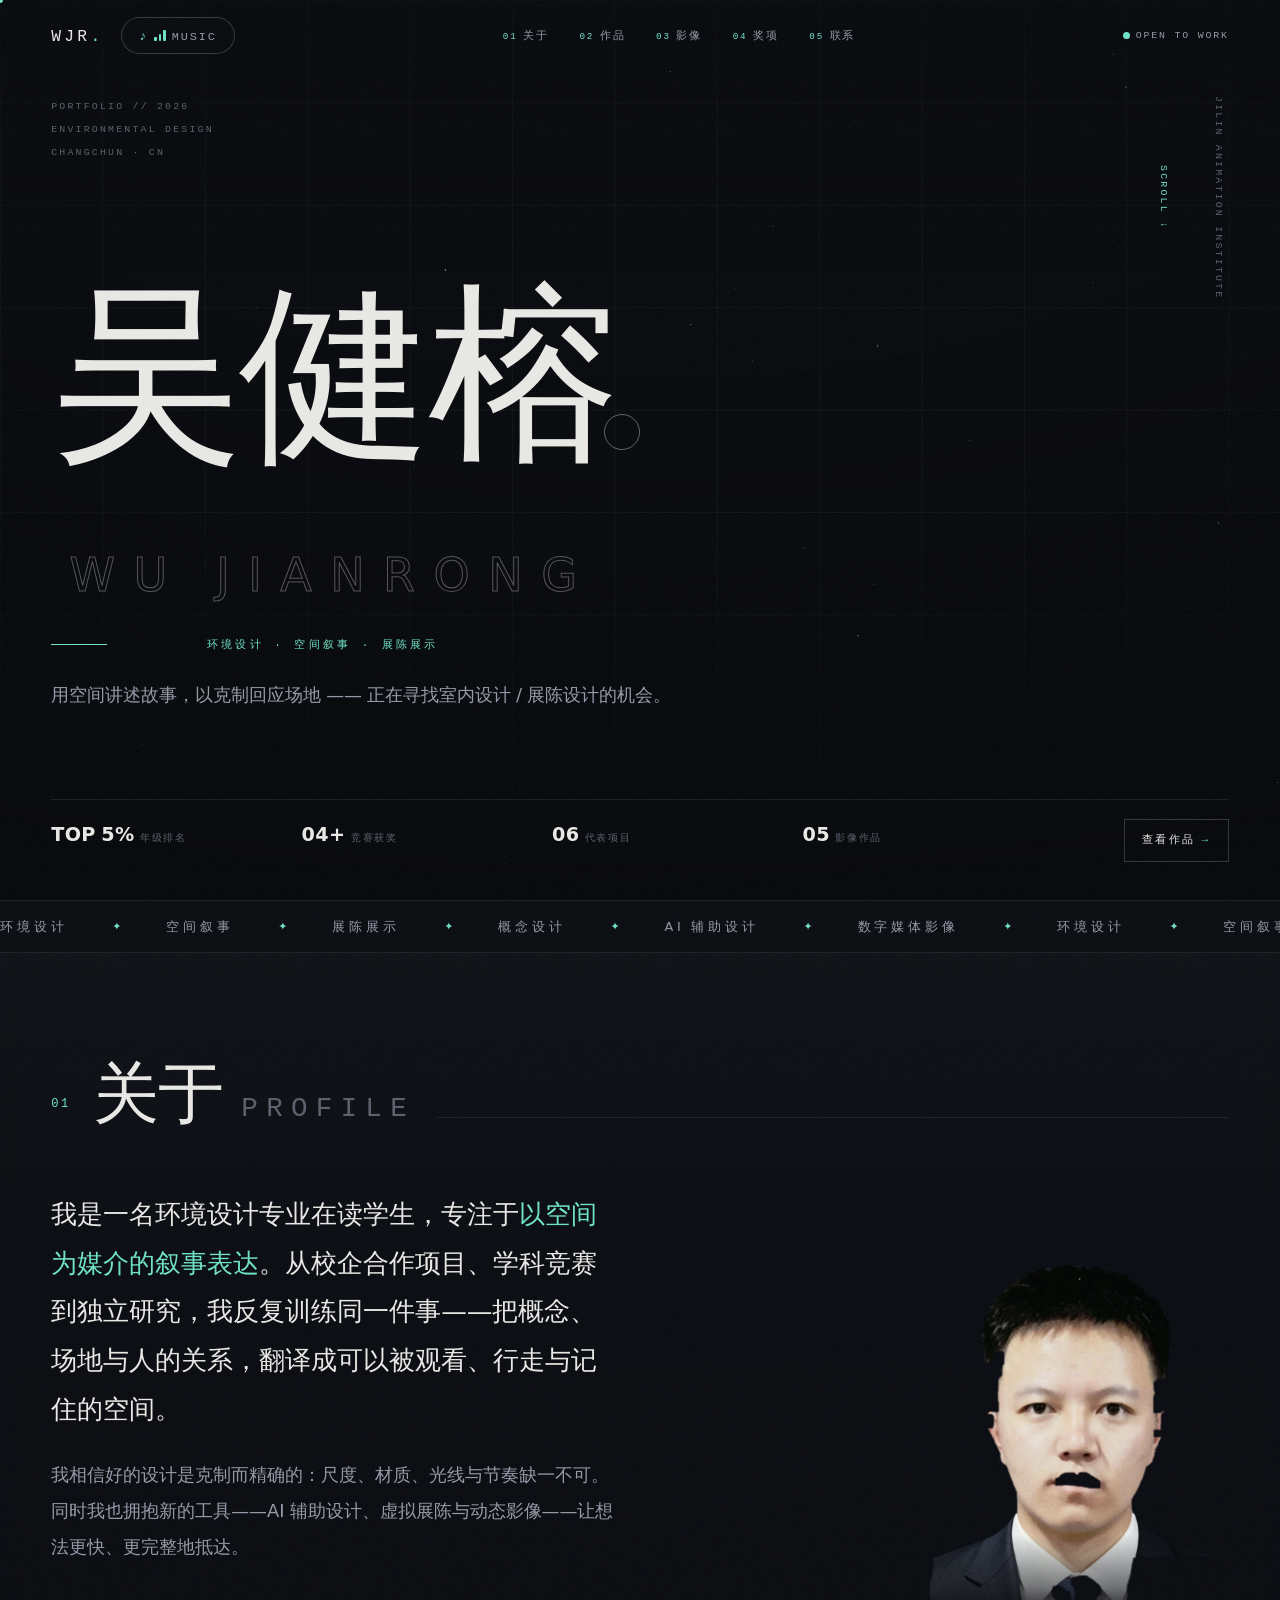
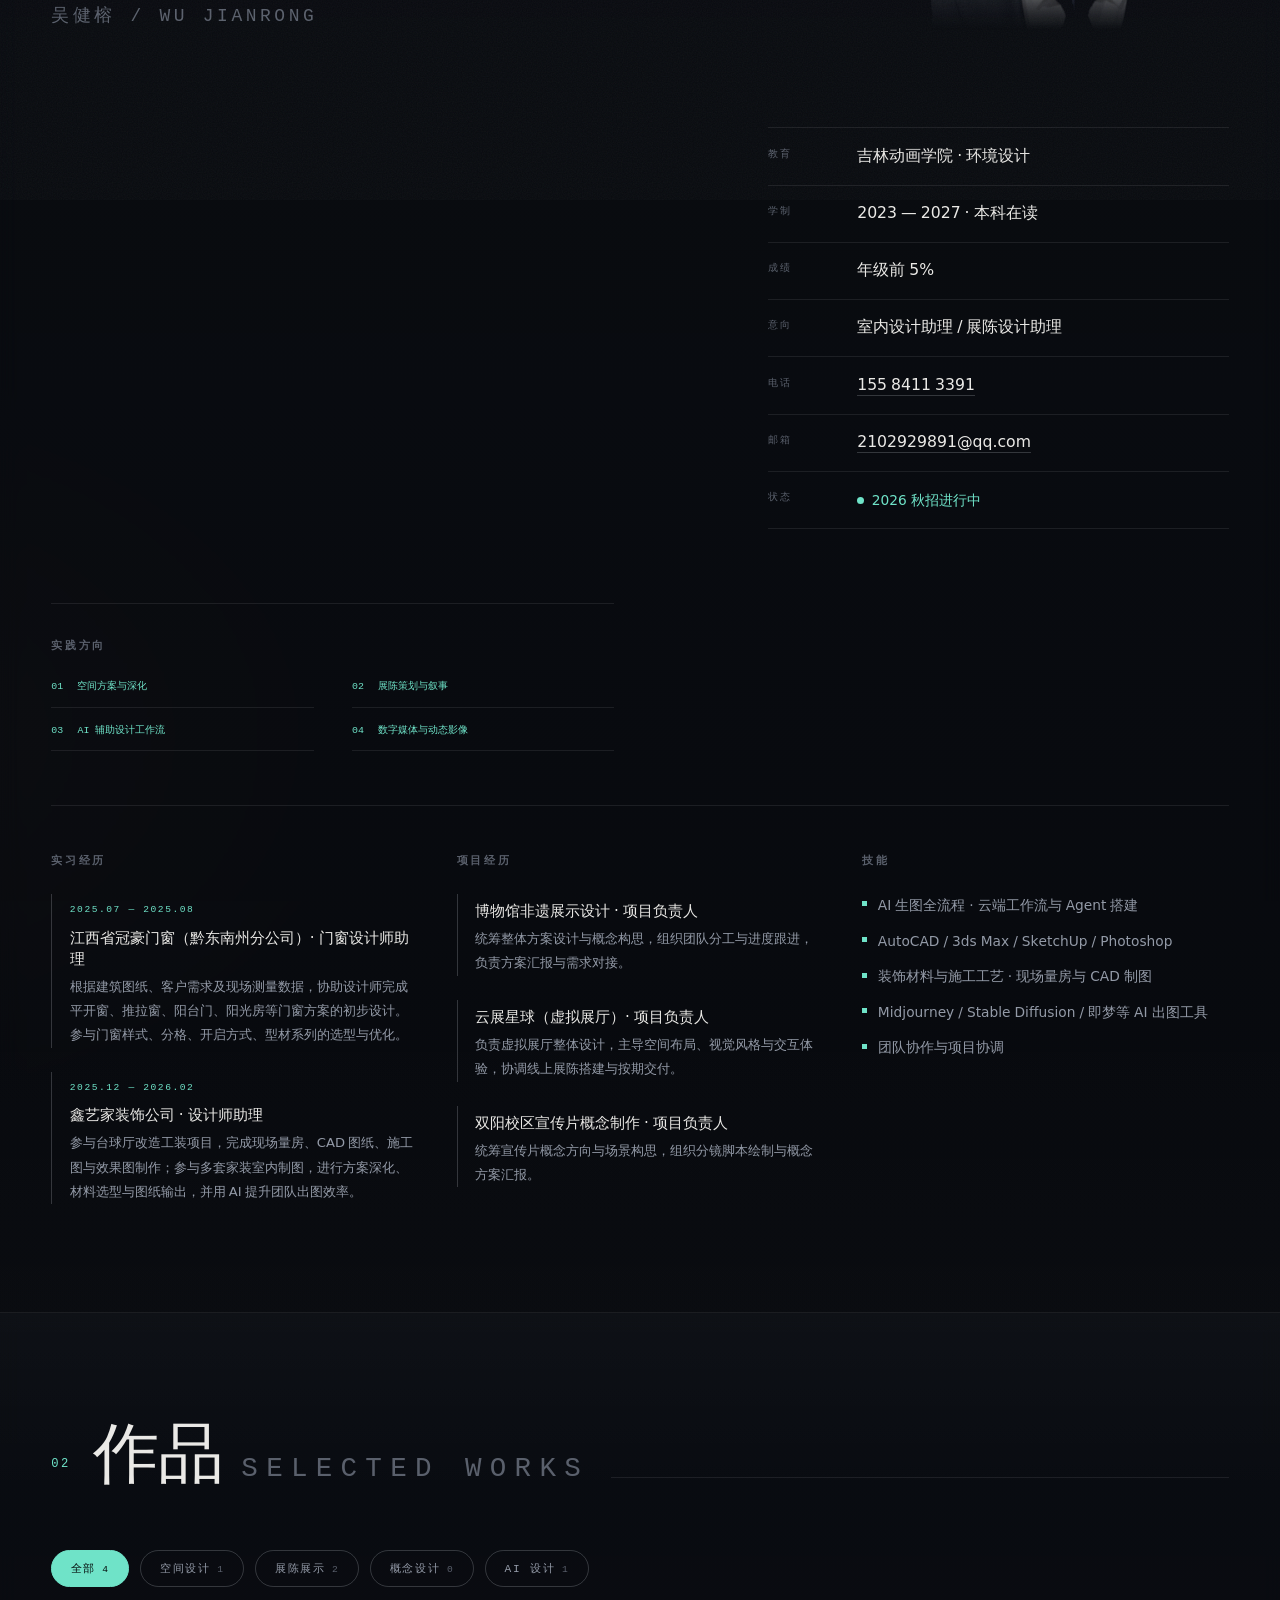
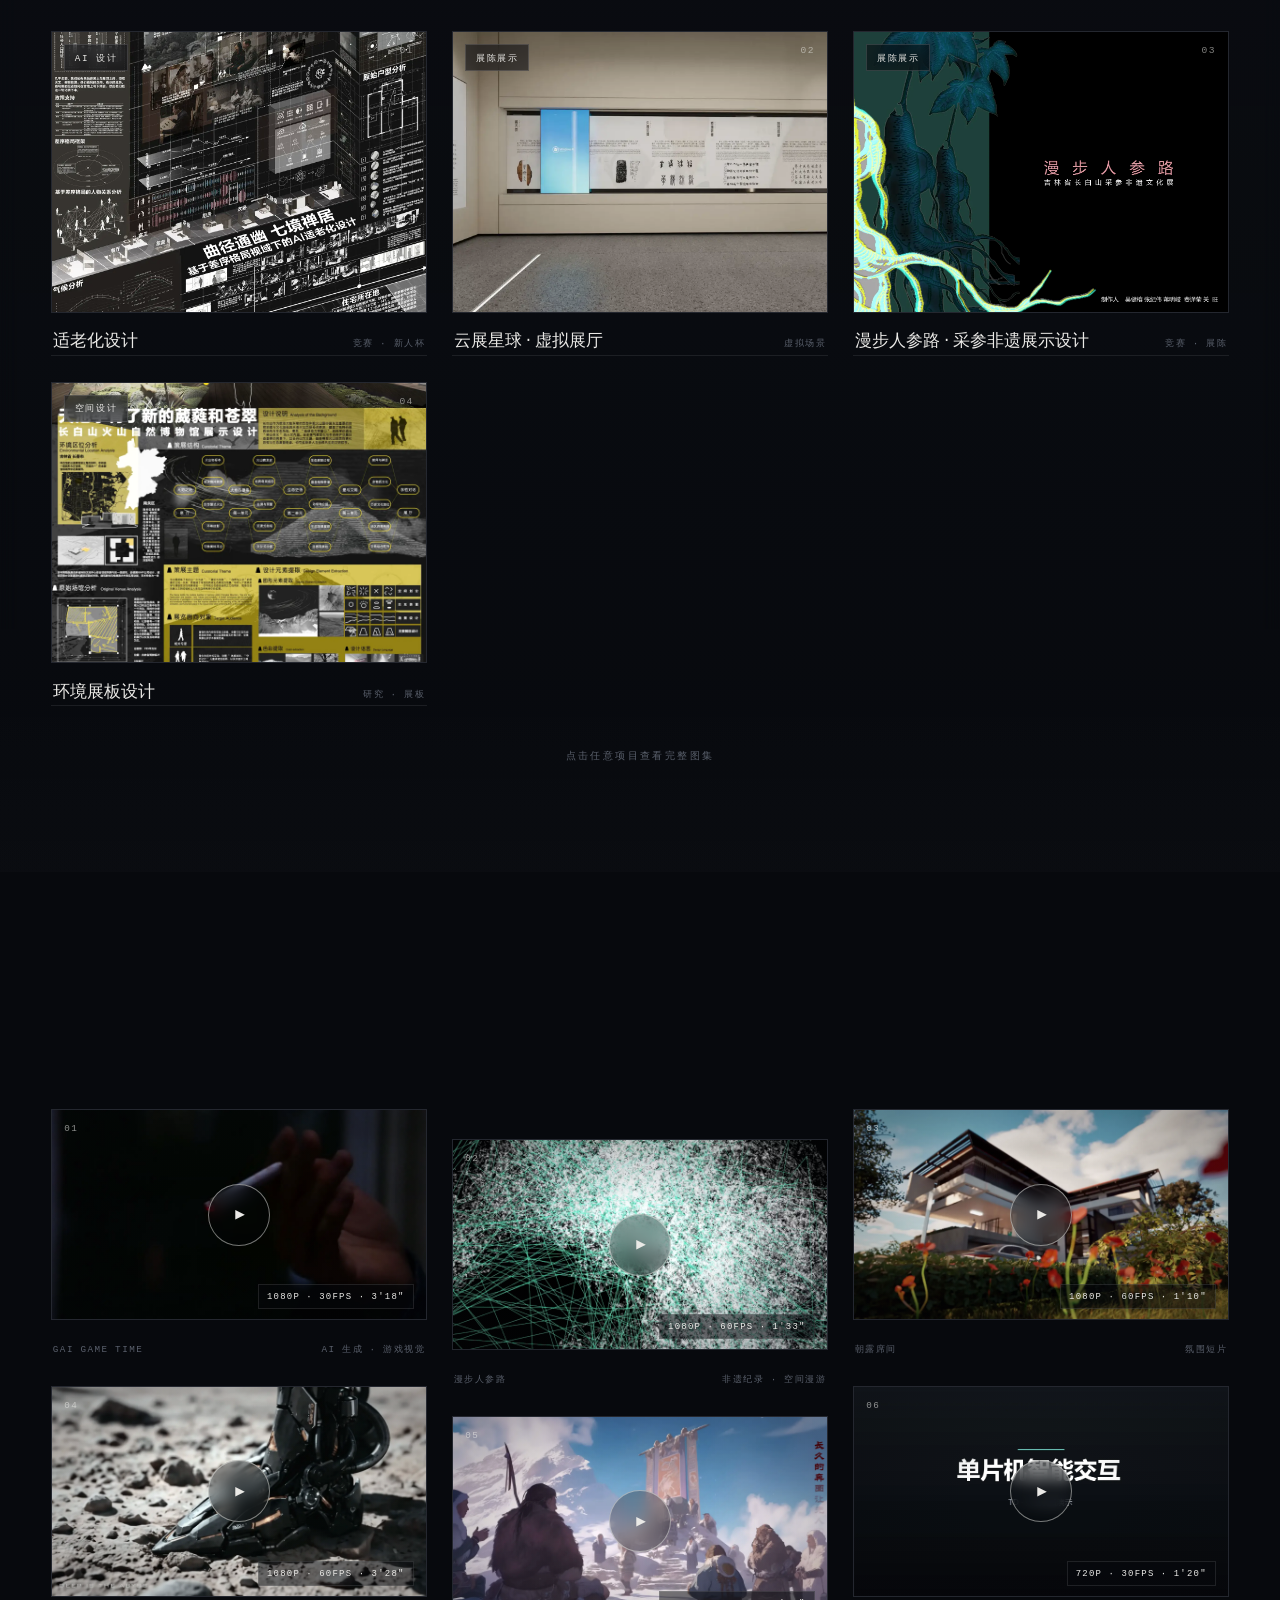
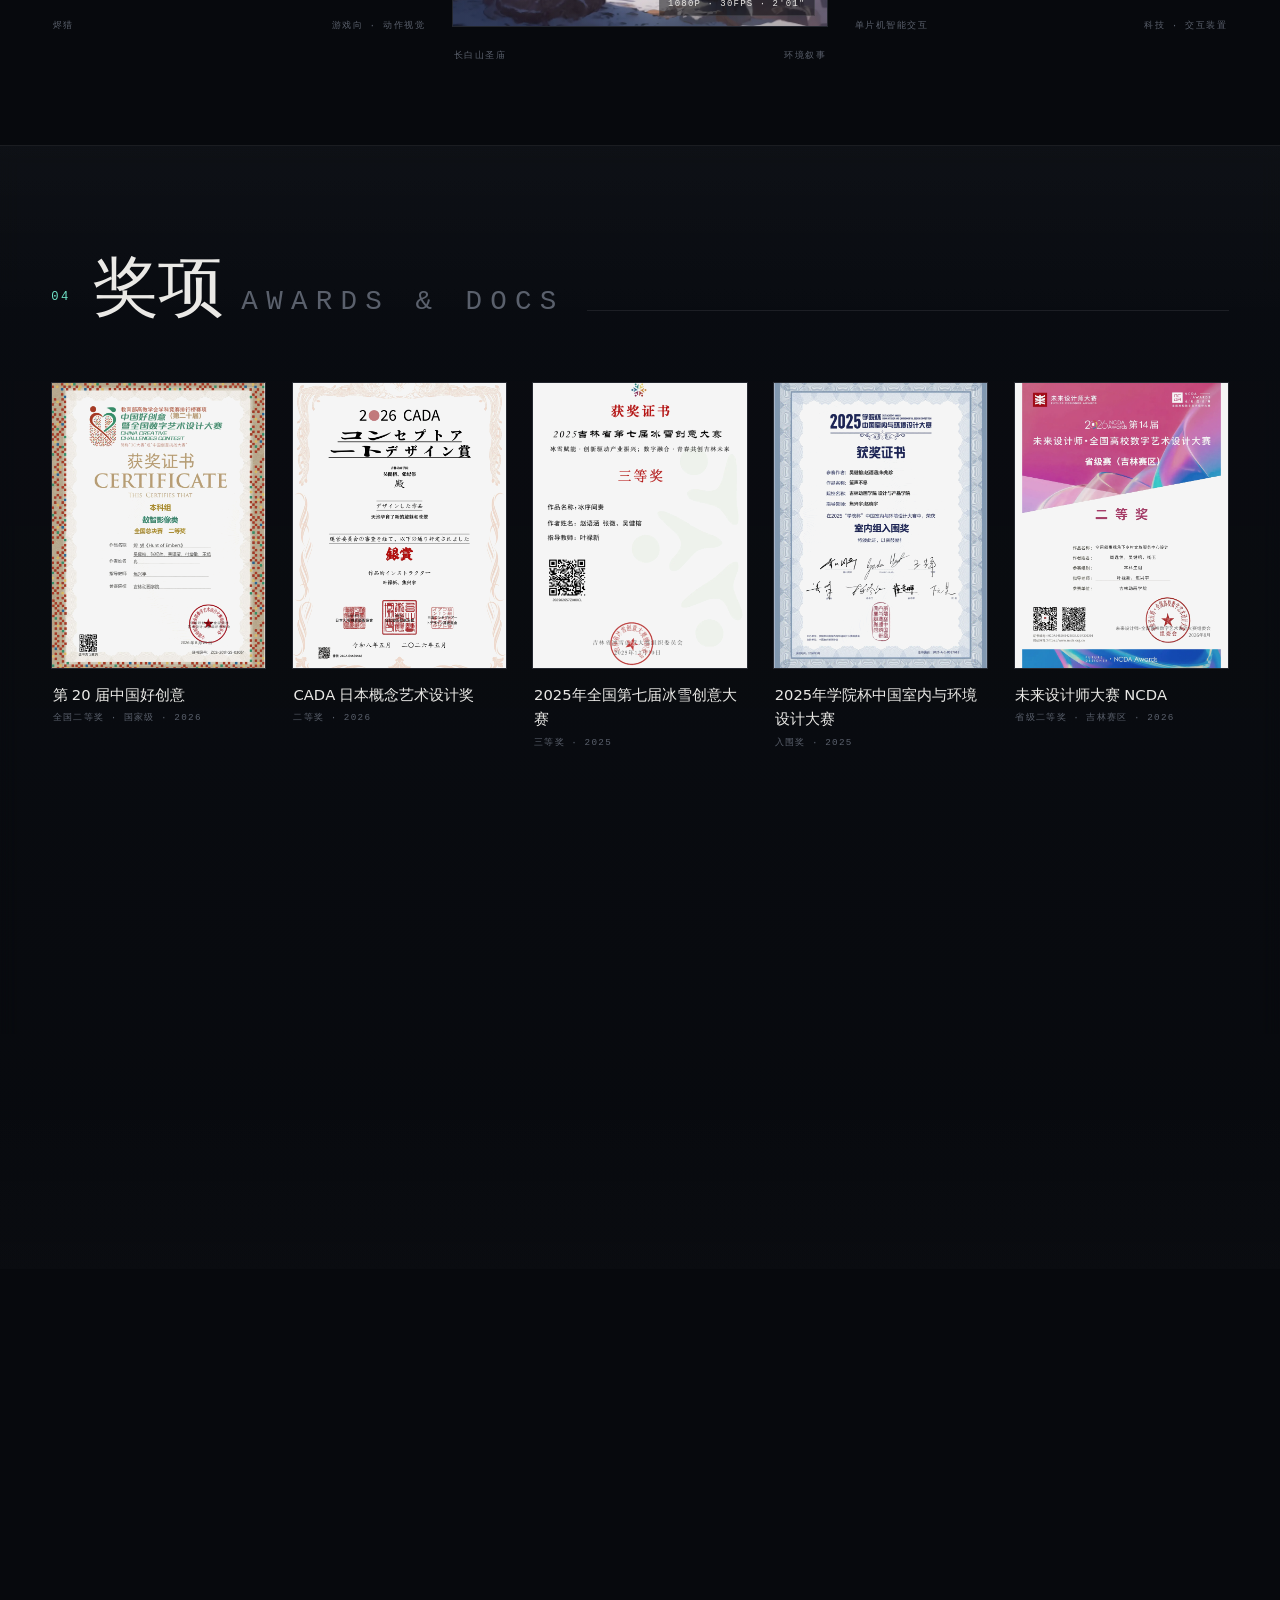
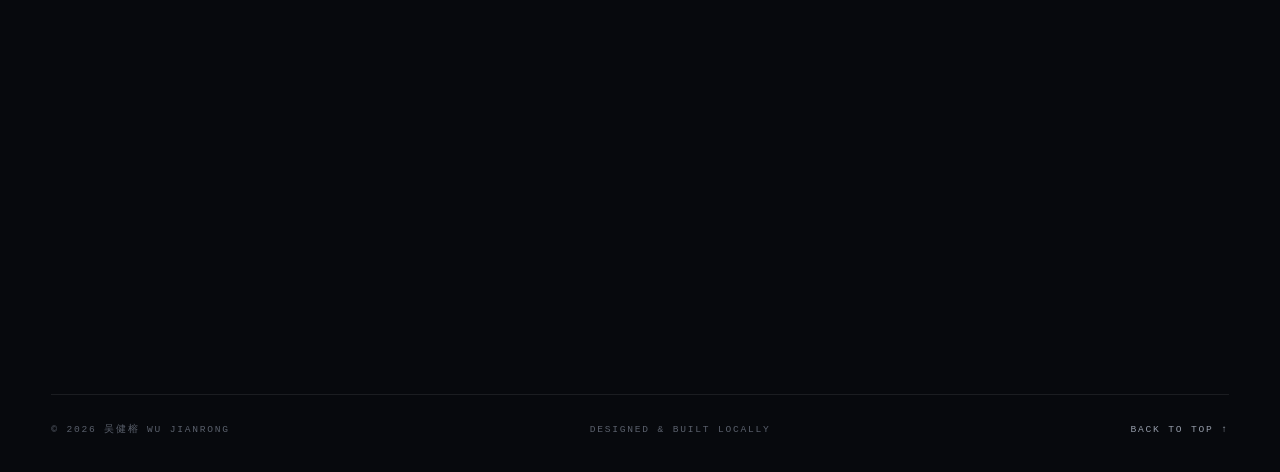
==== commit 83f737d8: "Add personal photo to About section (fade into dark background)" ====
--- a/mobile/index.html
+++ b/mobile/index.html
@@ -121,6 +121,10 @@
           <p>我是一名环境设计专业在读学生，专注于<em>以空间为媒介的叙事表达</em>。从校企合作项目、学科竞赛到独立研究，我反复训练同一件事——把概念、场地与人的关系，翻译成可以被观看、行走与记住的空间。</p>
           <p>我相信好的设计是克制而精确的：尺度、材质、光线与节奏缺一不可。同时我也拥抱新的工具——AI 辅助设计、虚拟展陈与动态影像——让想法更快、更完整地抵达。</p>
           <p class="about__sign">吴健榕 <span>/ WU JIANRONG</span></p>
+        </div>
+
+        <div class="about__photo" data-reveal>
+          <img class="about__photo-img" src="assets/img/photo-wjr.webp" alt="吴健榕 个人照片" loading="lazy">
         </div>
 
         <div class="about__panel" data-reveal>
--- a/mobile/styles.css
+++ b/mobile/styles.css
@@ -553,4 +553,16 @@
   .hero{padding-left:max(var(--gutter),env(safe-area-inset-left));padding-right:max(var(--gutter),env(safe-area-inset-right));}
   .container{padding-left:max(var(--gutter),env(safe-area-inset-left));padding-right:max(var(--gutter),env(safe-area-inset-right));}
   .nav__menu{padding-left:max(var(--gutter),env(safe-area-inset-left));padding-right:max(var(--gutter),env(safe-area-inset-right));}
-}+}
+
+/* ---------- about portrait photo ---------- */
+.about__photo{grid-column:8 / span 5;margin-top:clamp(2.6rem,5vh,3.6rem);}
+.about__photo-img{display:block;width:100%;max-width:clamp(220px,24vw,330px);margin-left:auto;filter:brightness(.97) saturate(.96);}
+@media (max-width:960px){
+  .about__photo{grid-column:1 / span 7;margin-top:2.8rem;}
+  .about__photo-img{margin-left:0;}
+}
+@media (max-width:640px){
+  .about__photo{grid-column:1 / span 12;margin-top:2.2rem;}
+  .about__photo-img{margin:0 auto;max-width:300px;}
+}
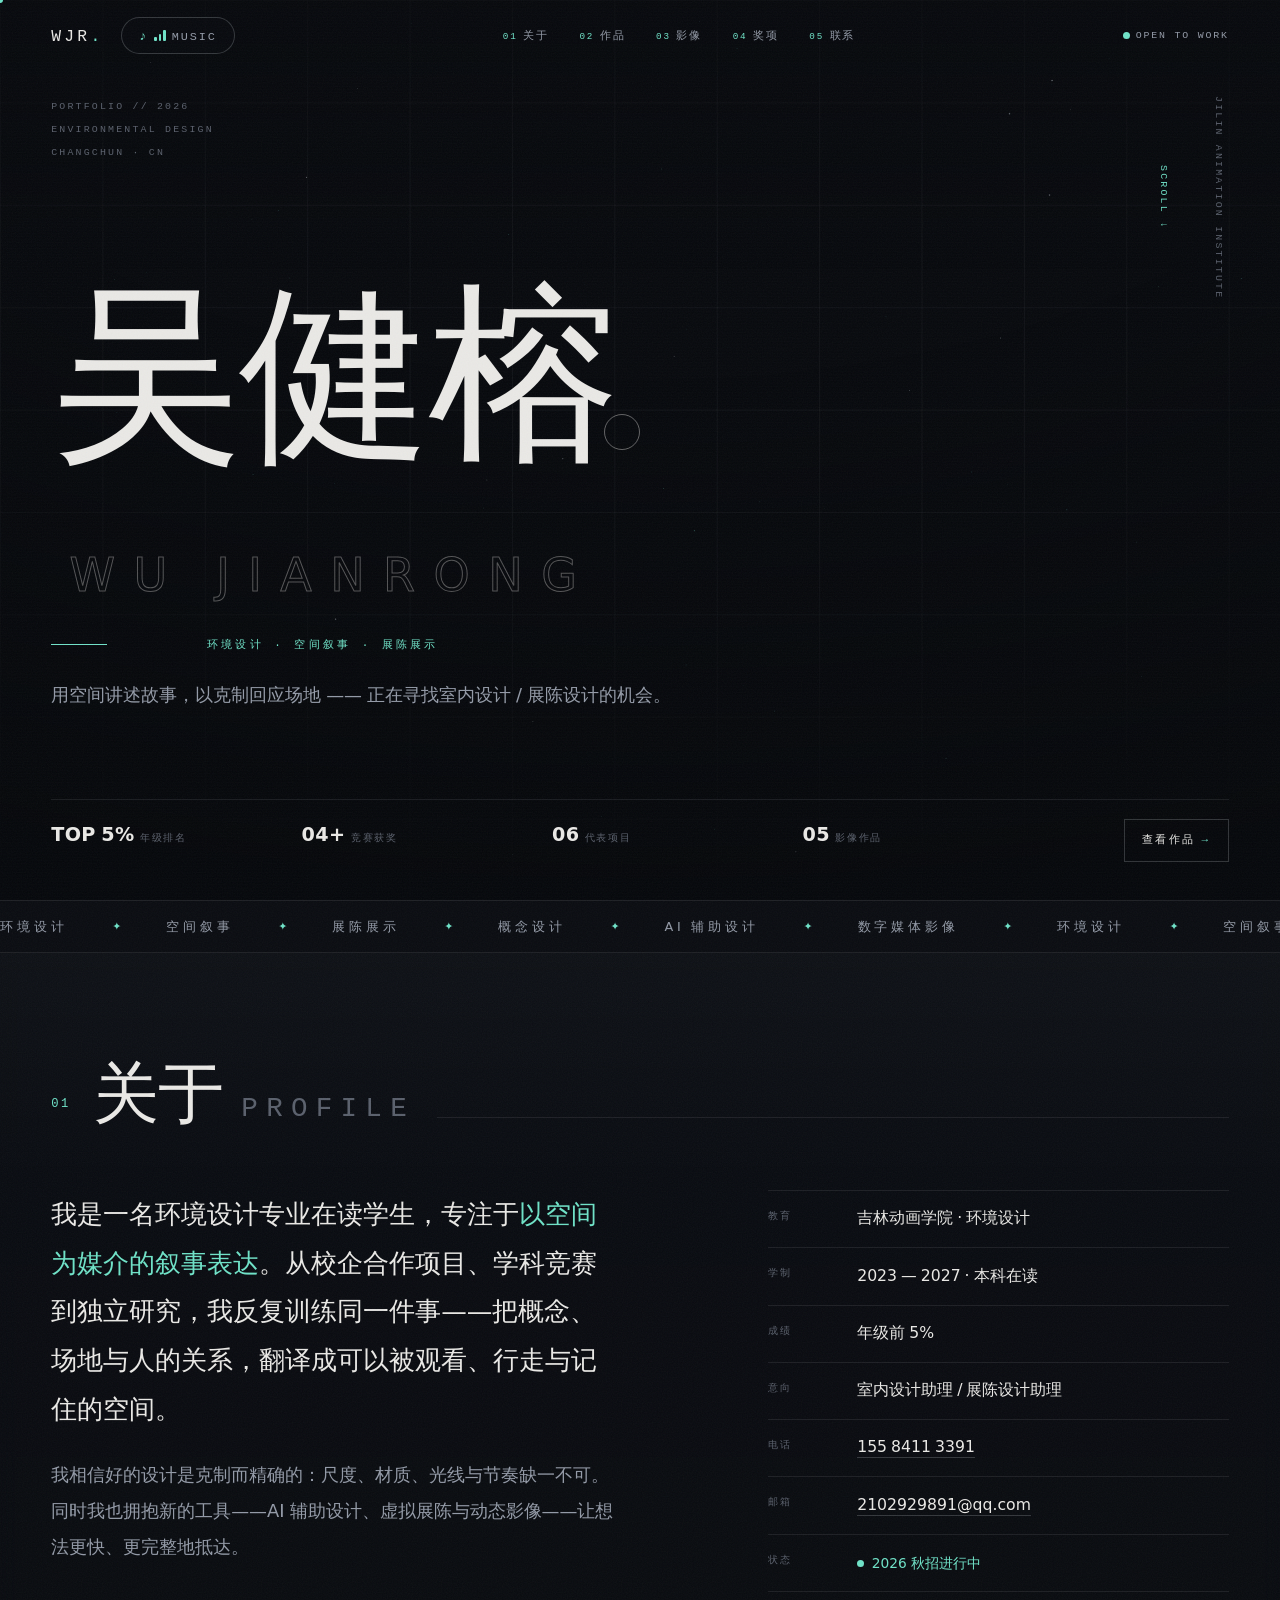
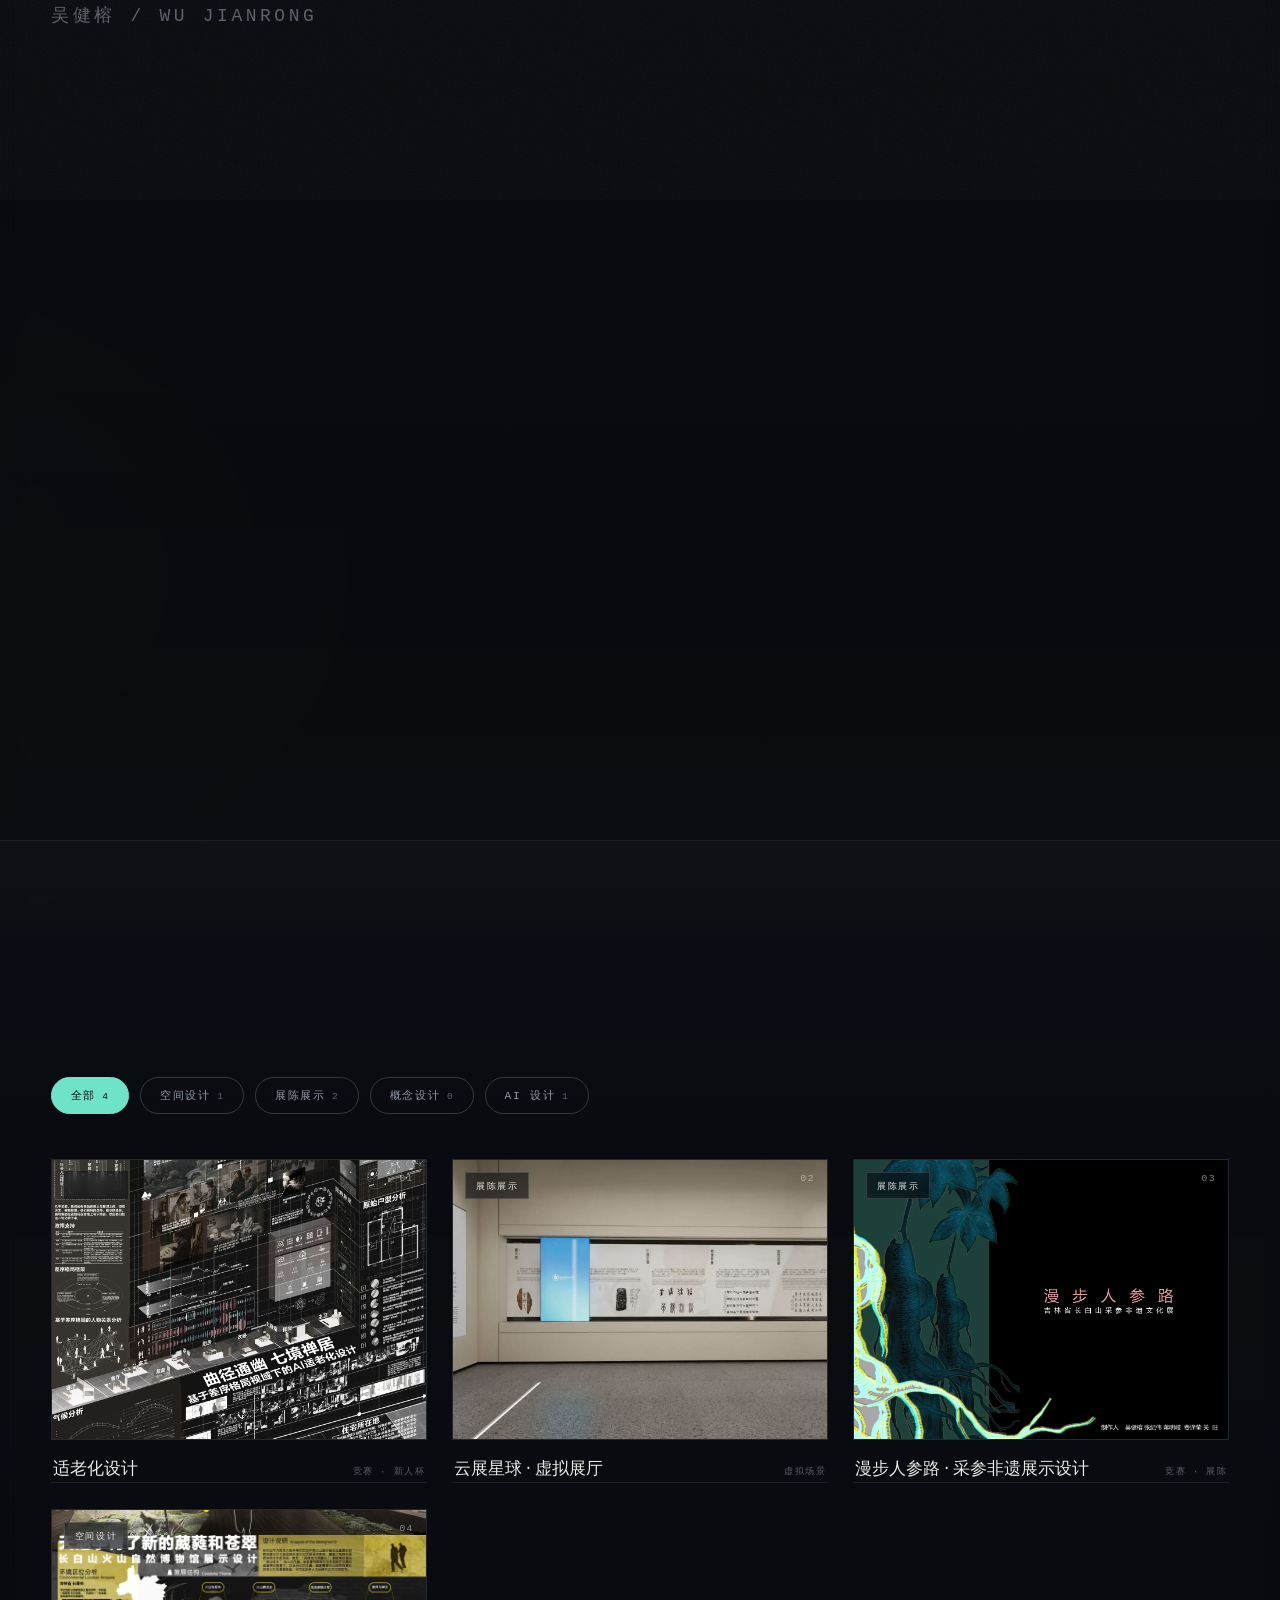
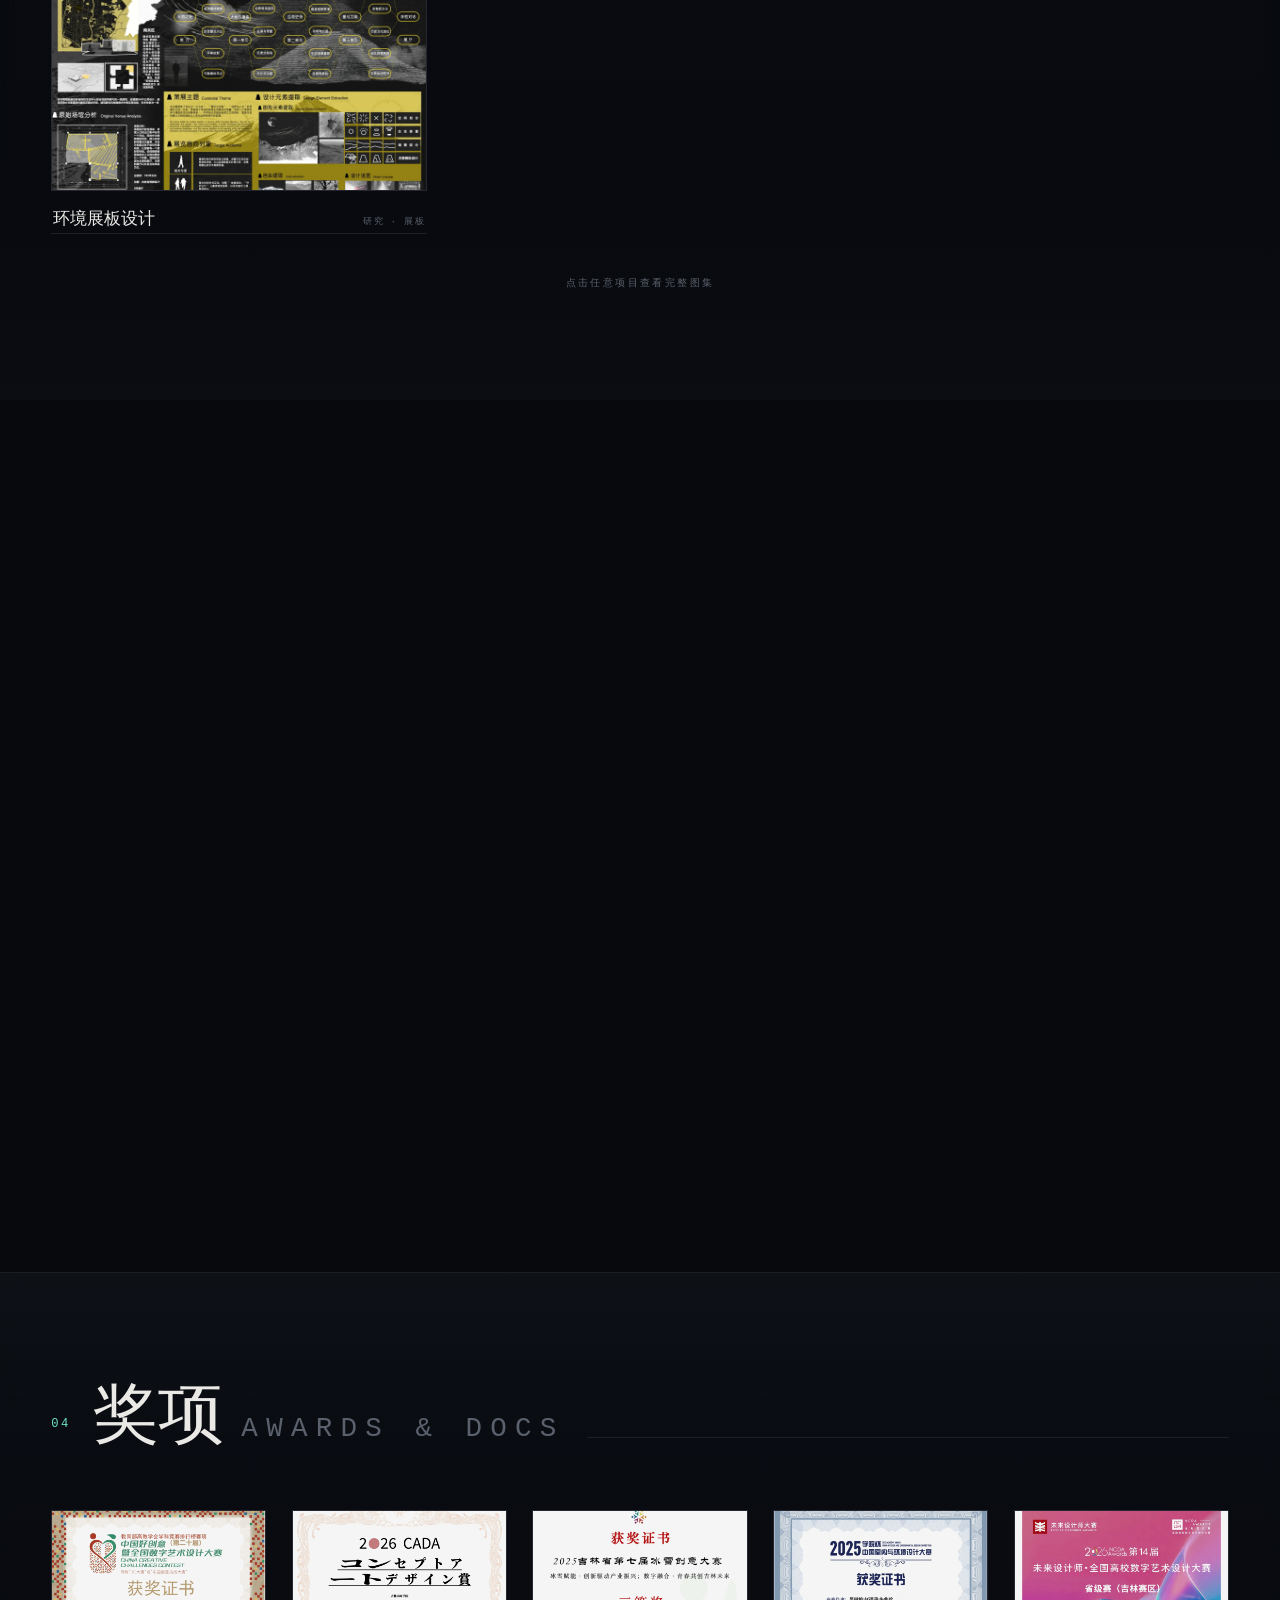
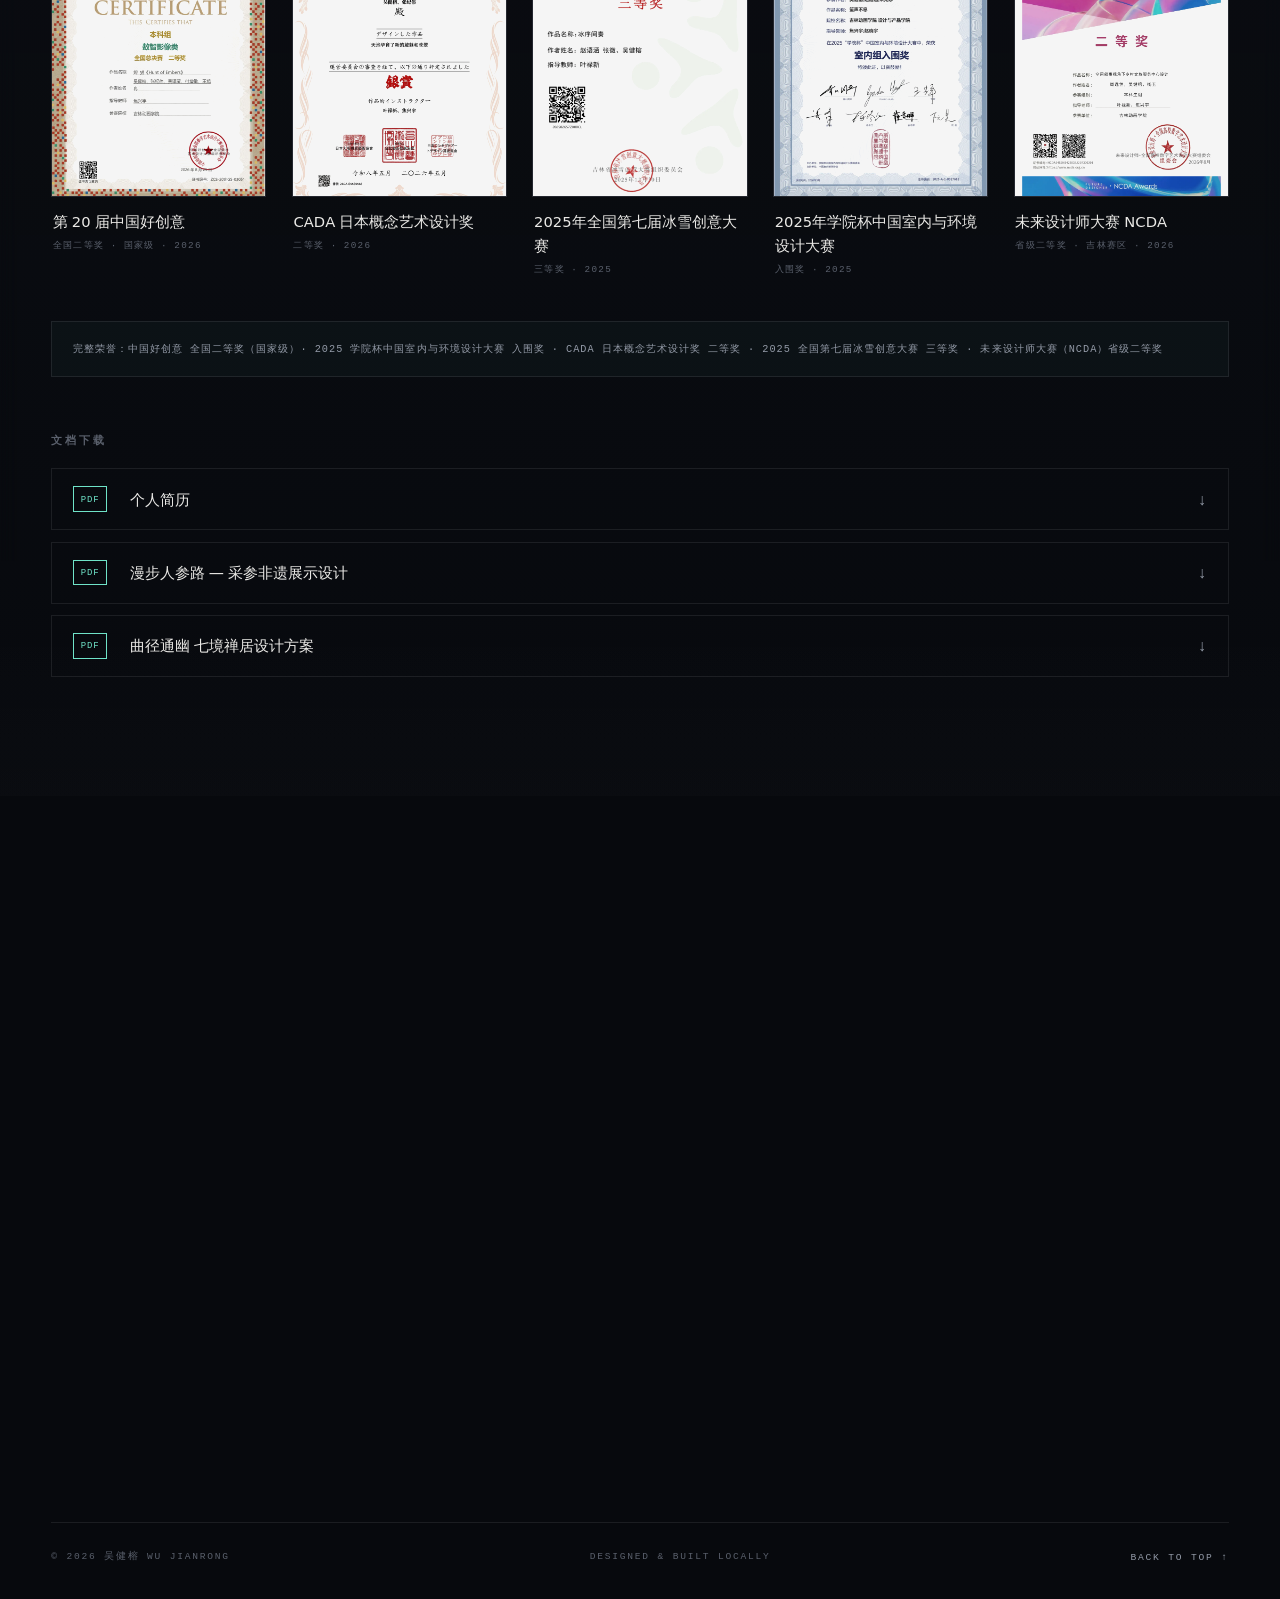
==== commit af1741c1: "Remove personal photo from About (revert photo addition)" ====
--- a/mobile/index.html
+++ b/mobile/index.html
@@ -121,10 +121,6 @@
           <p>我是一名环境设计专业在读学生，专注于<em>以空间为媒介的叙事表达</em>。从校企合作项目、学科竞赛到独立研究，我反复训练同一件事——把概念、场地与人的关系，翻译成可以被观看、行走与记住的空间。</p>
           <p>我相信好的设计是克制而精确的：尺度、材质、光线与节奏缺一不可。同时我也拥抱新的工具——AI 辅助设计、虚拟展陈与动态影像——让想法更快、更完整地抵达。</p>
           <p class="about__sign">吴健榕 <span>/ WU JIANRONG</span></p>
-        </div>
-
-        <div class="about__photo" data-reveal>
-          <img class="about__photo-img" src="assets/img/photo-wjr.webp" alt="吴健榕 个人照片" loading="lazy">
         </div>
 
         <div class="about__panel" data-reveal>
--- a/mobile/styles.css
+++ b/mobile/styles.css
@@ -554,15 +554,3 @@
   .container{padding-left:max(var(--gutter),env(safe-area-inset-left));padding-right:max(var(--gutter),env(safe-area-inset-right));}
   .nav__menu{padding-left:max(var(--gutter),env(safe-area-inset-left));padding-right:max(var(--gutter),env(safe-area-inset-right));}
 }
-
-/* ---------- about portrait photo ---------- */
-.about__photo{grid-column:8 / span 5;margin-top:clamp(2.6rem,5vh,3.6rem);}
-.about__photo-img{display:block;width:100%;max-width:clamp(220px,24vw,330px);margin-left:auto;filter:brightness(.97) saturate(.96);}
-@media (max-width:960px){
-  .about__photo{grid-column:1 / span 7;margin-top:2.8rem;}
-  .about__photo-img{margin-left:0;}
-}
-@media (max-width:640px){
-  .about__photo{grid-column:1 / span 12;margin-top:2.2rem;}
-  .about__photo-img{margin:0 auto;max-width:300px;}
-}
